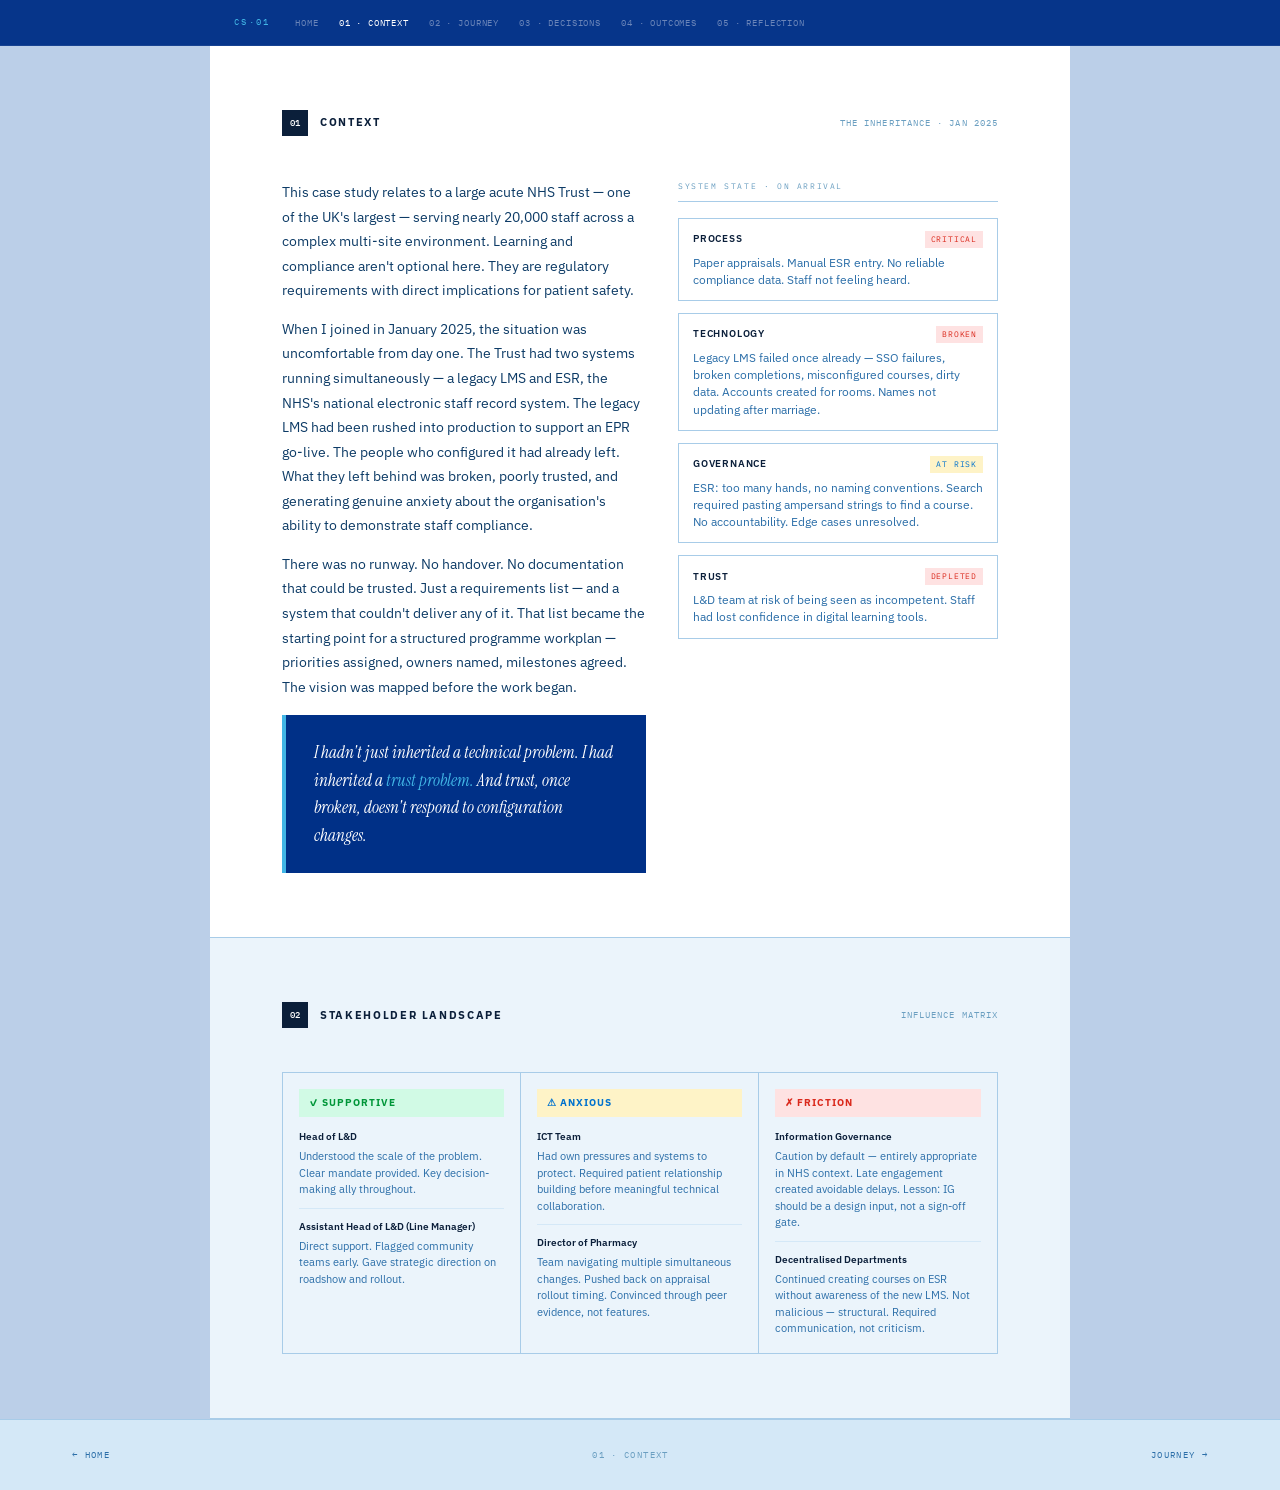
==== context.html @ 72949608 "Add files via upload" ====
<!DOCTYPE html>
<html lang="en">
<head>
<meta charset="UTF-8">
<meta name="viewport" content="width=device-width, initial-scale=1.0">
<title>Context — CS·01</title>
<link href="https://fonts.googleapis.com/css2?family=Bebas+Neue&family=Instrument+Serif:ital@0;1&family=IBM+Plex+Sans:wght@300;400;500;600;700&family=IBM+Plex+Mono:wght@400;500&display=swap" rel="stylesheet">
<link rel="stylesheet" href="style.css">
</head>
<body>

<nav class="top-nav" aria-label="Document navigation">
  <div class="top-nav-inner">
    <a href="index.html" class="top-nav-brand">CS·01</a>
    <div class="top-nav-links">
      <a href="index.html">Home</a>
      <a href="context.html">01 · Context</a>
      <a href="journey.html">02 · Journey</a>
      <a href="decisions.html">03 · Decisions</a>
      <a href="outcomes.html">04 · Outcomes</a>
      <a href="reflection.html">05 · Reflection</a>
    </div>
  </div>
</nav>

<div class="reading-progress" aria-hidden="true">
  <div class="reading-progress-fill"></div>
</div>

<div class="document">

<!-- SECTION 01: CONTEXT -->
<div class="section" id="context">
  <div class="section-label">
    <div class="section-num">01</div>
    <div class="section-title-text">Context</div>
    <div class="section-subtitle-text">The inheritance · Jan 2025</div>
  </div>

  <div class="context-layout">
    <div class="context-narrative">
      <p>This case study relates to a large acute NHS Trust — one of the UK's largest — serving nearly 20,000 staff across a complex multi-site environment. Learning and compliance aren't optional here. They are regulatory requirements with direct implications for patient safety.</p>
      <p>When I joined in January 2025, the situation was uncomfortable from day one. The Trust had two systems running simultaneously — a legacy LMS and ESR, the NHS's national electronic staff record system. The legacy LMS had been rushed into production to support an EPR go-live. The people who configured it had already left. What they left behind was broken, poorly trusted, and generating genuine anxiety about the organisation's ability to demonstrate staff compliance.</p>
      <p>There was no runway. No handover. No documentation that could be trusted. Just a requirements list — and a system that couldn't deliver any of it. That list became the starting point for a structured programme workplan — priorities assigned, owners named, milestones agreed. The vision was mapped before the work began.</p>
      <div class="pull-quote" style="margin-top: 16px;">
        <div class="pull-quote-text">I hadn't just inherited a technical problem. I had inherited a <span class="hl">trust problem.</span> And trust, once broken, doesn't respond to configuration changes.</div>
      </div>
    </div>

    <div class="system-snapshot">
      <div class="snapshot-title">System State · On Arrival</div>

      <div class="risk-card">
        <div class="risk-card-header">
          <div class="risk-card-title">Process</div>
          <div class="risk-badge risk-high">Critical</div>
        </div>
        <div class="risk-desc">Paper appraisals. Manual ESR entry. No reliable compliance data. Staff not feeling heard.</div>
      </div>

      <div class="risk-card">
        <div class="risk-card-header">
          <div class="risk-card-title">Technology</div>
          <div class="risk-badge risk-high">Broken</div>
        </div>
        <div class="risk-desc">Legacy LMS failed once already — SSO failures, broken completions, misconfigured courses, dirty data. Accounts created for rooms. Names not updating after marriage.</div>
      </div>

      <div class="risk-card">
        <div class="risk-card-header">
          <div class="risk-card-title">Governance</div>
          <div class="risk-badge risk-med">At Risk</div>
        </div>
        <div class="risk-desc">ESR: too many hands, no naming conventions. Search required pasting ampersand strings to find a course. No accountability. Edge cases unresolved.</div>
      </div>

      <div class="risk-card">
        <div class="risk-card-header">
          <div class="risk-card-title">Trust</div>
          <div class="risk-badge risk-high">Depleted</div>
        </div>
        <div class="risk-desc">L&D team at risk of being seen as incompetent. Staff had lost confidence in digital learning tools.</div>
      </div>
    </div>
  </div>
</div>

<!-- SECTION 02: STAKEHOLDER LANDSCAPE -->
<div class="section section-alt" id="stakeholders">
  <div class="section-label">
    <div class="section-num">02</div>
    <div class="section-title-text">Stakeholder Landscape</div>
    <div class="section-subtitle-text">Influence matrix</div>
  </div>

  <div class="stakeholder-matrix">
    <div class="sh-col sh-supportive">
      <div class="sh-header">✓ Supportive</div>
      <div class="sh-item">
        <div class="sh-role">Head of L&D</div>
        <div class="sh-note">Understood the scale of the problem. Clear mandate provided. Key decision-making ally throughout.</div>
      </div>
      <div class="sh-item">
        <div class="sh-role">Assistant Head of L&D (Line Manager)</div>
        <div class="sh-note">Direct support. Flagged community teams early. Gave strategic direction on roadshow and rollout.</div>
      </div>
    </div>
    <div class="sh-col sh-anxious">
      <div class="sh-header">⚠ Anxious</div>
      <div class="sh-item">
        <div class="sh-role">ICT Team</div>
        <div class="sh-note">Had own pressures and systems to protect. Required patient relationship building before meaningful technical collaboration.</div>
      </div>
      <div class="sh-item">
        <div class="sh-role">Director of Pharmacy</div>
        <div class="sh-note">Team navigating multiple simultaneous changes. Pushed back on appraisal rollout timing. Convinced through peer evidence, not features.</div>
      </div>
    </div>
    <div class="sh-col sh-obstructive">
      <div class="sh-header">✗ Friction</div>
      <div class="sh-item">
        <div class="sh-role">Information Governance</div>
        <div class="sh-note">Caution by default — entirely appropriate in NHS context. Late engagement created avoidable delays. Lesson: IG should be a design input, not a sign-off gate.</div>
      </div>
      <div class="sh-item">
        <div class="sh-role">Decentralised Departments</div>
        <div class="sh-note">Continued creating courses on ESR without awareness of the new LMS. Not malicious — structural. Required communication, not criticism.</div>
      </div>
    </div>
  </div>
</div>

</div>

<nav class="page-nav" aria-label="Page navigation">
  <a href="index.html" class="page-nav-link">← Home</a>
  <span class="page-nav-title">01 · Context</span>
  <a href="journey.html" class="page-nav-link">Journey →</a>
</nav>

<script src="script.js"></script>
</body>
</html>
---- style.css ----
* { margin: 0; padding: 0; box-sizing: border-box; }

@media print {
  * { -webkit-print-color-adjust: exact !important; print-color-adjust: exact !important; color-adjust: exact !important; }
  .page-break { page-break-before: always; }
  .top-nav, .reading-progress, .page-nav { display: none !important; }
  .document { margin-top: 0 !important; }
}

:root {
  --black: #0B1F3A;
  --navy: #003087;
  --blue: #005EB8;
  --blue-bright: #41B6E6;
  --accent: #41B6E6;
  --red: #DA291C;
  --green: #009639;
  --amber: #0072CE;
  --white: #FFFFFF;
  --off-white: #EBF4FB;
  --gray-100: #D4E8F7;
  --gray-200: #A8CCE8;
  --gray-400: #6B9FC1;
  --gray-600: #2B6EA8;
  --gray-800: #0D3B66;
}

html { scroll-behavior: smooth; }

body {
  font-family: 'IBM Plex Sans', sans-serif;
  background: #BBCFE8;
  color: var(--black);
  font-size: 14px;
  line-height: 1.6;
}

.document {
  max-width: 860px;
  margin: 46px auto 0;
  background: var(--white);
}

/* ══════════════════════════════════════
   STICKY NAV
══════════════════════════════════════ */
.top-nav {
  position: fixed;
  top: 0; left: 0; right: 0;
  z-index: 1000;
  background: rgba(0,48,135,0.97);
  backdrop-filter: blur(12px);
  -webkit-backdrop-filter: blur(12px);
  border-bottom: 1px solid rgba(255,255,255,0.07);
  height: 46px;
  display: flex;
  align-items: center;
}

.top-nav-inner {
  max-width: 860px;
  margin: 0 auto;
  padding: 0 24px;
  width: 100%;
  display: flex;
  align-items: center;
  gap: 16px;
}

.top-nav-brand {
  font-family: 'IBM Plex Mono', monospace;
  font-size: 9px;
  letter-spacing: 0.25em;
  color: var(--accent);
  flex-shrink: 0;
  text-transform: uppercase;
  text-decoration: none;
}

.top-nav-links {
  display: flex;
  align-items: center;
  overflow-x: auto;
  scrollbar-width: none;
  gap: 2px;
  flex: 1;
}

.top-nav-links::-webkit-scrollbar { display: none; }

.top-nav-links a {
  font-family: 'IBM Plex Mono', monospace;
  font-size: 8.5px;
  letter-spacing: 0.1em;
  text-transform: uppercase;
  color: rgba(255,255,255,0.4);
  text-decoration: none;
  padding: 5px 9px;
  white-space: nowrap;
  border-radius: 2px;
  transition: color 0.15s, background 0.15s;
}

.top-nav-links a:hover { color: var(--white); background: rgba(255,255,255,0.07); }

.top-nav-links a.nav-active { color: var(--white); position: relative; }
.top-nav-links a.nav-active::after {
  content: '';
  position: absolute;
  bottom: -1px; left: 9px; right: 9px;
  height: 1px;
  background: var(--accent);
}

/* ── Reading progress ── */
.reading-progress {
  position: fixed;
  top: 46px; left: 0; right: 0;
  height: 2px;
  z-index: 1001;
  pointer-events: none;
}

.reading-progress-fill {
  height: 100%;
  width: 100%;
  transform-origin: left;
  transform: scaleX(0);
  background: linear-gradient(90deg, var(--blue), var(--blue-bright));
}

/* ── Page footer nav ── */
.page-nav {
  display: flex;
  align-items: center;
  justify-content: space-between;
  padding: 28px 72px;
  background: var(--gray-100);
  border-top: 1px solid var(--gray-200);
}

.page-nav-link {
  font-family: 'IBM Plex Mono', monospace;
  font-size: 9px;
  letter-spacing: 0.15em;
  text-transform: uppercase;
  color: var(--gray-600);
  text-decoration: none;
  transition: color 0.15s;
}

.page-nav-link:hover { color: var(--black); }

.page-nav-title {
  font-family: 'IBM Plex Mono', monospace;
  font-size: 9px;
  letter-spacing: 0.15em;
  text-transform: uppercase;
  color: var(--gray-400);
}

/* ══════════════════════════════════════
   COVER / HERO
══════════════════════════════════════ */
.cover {
  background: radial-gradient(ellipse 80% 60% at 60% 30%, #001A4D 0%, #003087 65%);
  min-height: 100vh;
  padding: 0;
  display: flex;
  flex-direction: column;
  position: relative;
  overflow: hidden;
}

.cover-grid-lines {
  position: absolute;
  inset: 0;
  background-image:
    linear-gradient(rgba(255,255,255,0.025) 1px, transparent 1px),
    linear-gradient(90deg, rgba(255,255,255,0.025) 1px, transparent 1px);
  background-size: 40px 40px;
}

.cover-accent-bar {
  height: 4px;
  background: linear-gradient(90deg, var(--blue), var(--blue-bright), var(--amber));
  flex-shrink: 0;
}

.cover-inner {
  padding: 56px 72px 64px;
  flex: 1;
  display: flex;
  flex-direction: column;
  position: relative;
  z-index: 1;
}

.cover-top-row {
  display: flex;
  justify-content: space-between;
  align-items: flex-start;
  margin-bottom: 60px;
}

.cover-eyebrow {
  font-family: 'IBM Plex Mono', monospace;
  font-size: 9px;
  letter-spacing: 0.25em;
  text-transform: uppercase;
  color: var(--accent);
}

.cover-top-right { text-align: right; }

.cover-name {
  font-family: 'IBM Plex Sans', sans-serif;
  font-weight: 600;
  font-size: 13px;
  color: var(--white);
  letter-spacing: 0.05em;
}

.cover-role { font-size: 11px; color: var(--gray-400); margin-top: 3px; }

.cover-ref {
  font-family: 'IBM Plex Mono', monospace;
  font-size: 8px;
  color: var(--gray-400);
  letter-spacing: 0.15em;
  margin-top: 6px;
}

.cover-title-block { margin-bottom: 40px; }

.cover-pre-title {
  font-family: 'IBM Plex Mono', monospace;
  font-size: 10px;
  letter-spacing: 0.2em;
  color: var(--gray-400);
  text-transform: uppercase;
  margin-bottom: 16px;
  display: flex;
  align-items: center;
  gap: 12px;
}

.cover-pre-title::before { content: ''; width: 24px; height: 1px; background: var(--accent); }

.cover-h1 {
  font-family: 'Bebas Neue', sans-serif;
  font-size: 96px;
  line-height: 0.92;
  color: var(--white);
  letter-spacing: 0.02em;
  margin-bottom: 24px;
}

.cover-h1 .accent-word { color: var(--accent); display: block; }

.cover-descriptor {
  font-size: 14px;
  color: var(--gray-400);
  max-width: 540px;
  line-height: 1.72;
  border-left: 2px solid var(--blue);
  padding-left: 16px;
}

/* ── Timeline ── */
.timeline-strip { display: flex; align-items: center; gap: 0; margin: 40px 0; position: relative; }
.timeline-item { flex: 1; position: relative; }
.timeline-dot { width: 8px; height: 8px; border-radius: 50%; background: var(--accent); margin-bottom: 10px; }
.timeline-line { position: absolute; top: 3px; left: 8px; right: 0; height: 2px; background: linear-gradient(90deg, var(--blue-bright), rgba(65,182,230,0.15)); }
.timeline-item:last-child .timeline-line { display: none; }
.timeline-label { font-family: 'IBM Plex Mono', monospace; font-size: 8px; letter-spacing: 0.12em; color: var(--gray-400); text-transform: uppercase; }
.timeline-value { font-size: 11px; color: var(--white); font-weight: 500; margin-top: 2px; }

/* ── Metrics cards ── */
.metrics-row { display: grid; grid-template-columns: repeat(3, 1fr); gap: 12px; margin-bottom: 40px; }

.metric-card {
  background: rgba(255,255,255,0.04);
  border: 1px solid rgba(255,255,255,0.08);
  padding: 20px;
  position: relative;
  overflow: hidden;
}

.metric-card::before {
  content: '';
  position: absolute;
  top: 0; left: 0; right: 0;
  height: 2px;
  background: var(--accent);
}

.metric-card-label { font-family: 'IBM Plex Mono', monospace; font-size: 8px; letter-spacing: 0.2em; text-transform: uppercase; color: var(--gray-400); margin-bottom: 10px; }
.metric-card-number { font-family: 'Bebas Neue', sans-serif; font-size: 50px; color: var(--white); line-height: 1; margin-bottom: 4px; }
.metric-card-number .unit { font-size: 20px; color: var(--accent); }
.metric-card-desc { font-size: 10px; color: var(--gray-400); line-height: 1.4; }

/* ── Signature quote ── */
.signature-quote { border-top: 1px solid rgba(255,255,255,0.08); padding-top: 36px; margin-top: auto; }
.sig-quote-text { font-family: 'Instrument Serif', serif; font-style: italic; font-size: 18px; color: var(--white); line-height: 1.65; max-width: 620px; }
.sig-quote-text .hl { color: var(--accent); }

/* ── Cover tags ── */
.cover-tags { display: flex; flex-wrap: wrap; gap: 6px; margin-top: 20px; }
.ctag { font-family: 'IBM Plex Mono', monospace; font-size: 8px; letter-spacing: 0.12em; text-transform: uppercase; padding: 4px 8px; border: 1px solid rgba(255,255,255,0.12); color: var(--gray-400); }
.ctag-filled { background: var(--blue); border-color: var(--blue); color: var(--white); }

/* ══════════════════════════════════════
   LANDING — SECTION CARDS
══════════════════════════════════════ */
.landing-nav-section {
  background: var(--off-white);
  padding: 64px 72px;
  border-bottom: 1px solid var(--gray-200);
}

.landing-nav-eyebrow {
  font-family: 'IBM Plex Mono', monospace;
  font-size: 9px;
  letter-spacing: 0.25em;
  text-transform: uppercase;
  color: var(--gray-400);
  margin-bottom: 32px;
  display: flex;
  align-items: center;
  gap: 14px;
}

.landing-nav-eyebrow::after { content: ''; flex: 1; height: 1px; background: var(--gray-200); }

.landing-cards-grid {
  display: grid;
  grid-template-columns: repeat(6, 1fr);
  gap: 16px;
}

.landing-card {
  text-decoration: none;
  background: var(--white);
  border: 1px solid var(--gray-200);
  padding: 28px 24px 52px;
  display: flex;
  flex-direction: column;
  position: relative;
  overflow: hidden;
  transition: transform 0.25s cubic-bezier(0.16,1,0.3,1), box-shadow 0.25s;
}

.landing-card:nth-child(-n+3) { grid-column: span 2; }
.landing-card:nth-child(n+4)  { grid-column: span 3; }

.landing-card::before {
  content: '';
  position: absolute;
  top: 0; left: 0; right: 0;
  height: 2px;
  background: var(--accent);
  transform: scaleX(0);
  transform-origin: left;
  transition: transform 0.3s ease;
}

.landing-card:hover { transform: translateY(-5px); box-shadow: 0 12px 40px rgba(0,0,0,0.1); }
.landing-card:hover::before { transform: scaleX(1); }

.lcard-num {
  font-family: 'IBM Plex Mono', monospace;
  font-size: 9px;
  letter-spacing: 0.2em;
  color: var(--accent);
  text-transform: uppercase;
  margin-bottom: 14px;
}

.lcard-title {
  font-family: 'IBM Plex Sans', sans-serif;
  font-size: 17px;
  font-weight: 700;
  color: var(--black);
  line-height: 1.25;
  margin-bottom: 12px;
}

.lcard-desc {
  font-size: 12.5px;
  color: var(--gray-600);
  line-height: 1.65;
  flex: 1;
}

.lcard-footer {
  position: absolute;
  bottom: 0; left: 0; right: 0;
  padding: 13px 24px;
  border-top: 1px solid var(--gray-200);
  display: flex;
  justify-content: space-between;
  align-items: center;
  background: var(--white);
}

.lcard-stat {
  font-family: 'IBM Plex Mono', monospace;
  font-size: 8.5px;
  letter-spacing: 0.1em;
  color: var(--gray-400);
  text-transform: uppercase;
}

.lcard-arrow {
  font-size: 16px;
  color: var(--gray-200);
  transition: color 0.2s, transform 0.2s;
  flex-shrink: 0;
}

.landing-card:hover .lcard-arrow { color: var(--accent); transform: translateX(4px); }

/* ══════════════════════════════════════
   SECTION FRAMEWORK
══════════════════════════════════════ */
.section {
  padding: 64px 72px;
  border-bottom: 1px solid var(--gray-200);
}

.section-dark { background: var(--navy); color: var(--white); }
.section-alt  { background: var(--off-white); }

.section-label { display: flex; align-items: center; gap: 12px; margin-bottom: 44px; }

.section-num {
  font-family: 'IBM Plex Mono', monospace;
  font-size: 9px;
  font-weight: 500;
  background: var(--black);
  color: var(--white);
  width: 26px; height: 26px;
  display: flex;
  align-items: center;
  justify-content: center;
  letter-spacing: 0.05em;
  flex-shrink: 0;
}

.section-dark .section-num { background: var(--accent); color: var(--black); }

.section-title-text {
  font-family: 'IBM Plex Sans', sans-serif;
  font-size: 11px;
  font-weight: 700;
  letter-spacing: 0.15em;
  text-transform: uppercase;
  color: var(--black);
}

.section-dark .section-title-text { color: var(--white); }

.section-subtitle-text {
  font-family: 'IBM Plex Mono', monospace;
  font-size: 9px;
  letter-spacing: 0.12em;
  color: var(--gray-400);
  text-transform: uppercase;
  margin-left: auto;
}

/* ── Context layout ── */
.context-layout { display: grid; grid-template-columns: 1fr 320px; gap: 32px; }

.context-narrative p {
  font-size: 13.5px;
  color: var(--gray-800);
  line-height: 1.82;
  margin-bottom: 14px;
}

.context-narrative p strong { color: var(--black); font-weight: 600; }

.system-snapshot { display: flex; flex-direction: column; gap: 12px; }

.snapshot-title {
  font-family: 'IBM Plex Mono', monospace;
  font-size: 8px;
  letter-spacing: 0.2em;
  text-transform: uppercase;
  color: var(--gray-400);
  margin-bottom: 4px;
  padding-bottom: 8px;
  border-bottom: 1px solid var(--gray-200);
}

.risk-card { border: 1px solid var(--gray-200); padding: 12px 14px; transition: border-color 0.15s; }
.risk-card:hover { border-color: var(--gray-400); }
.risk-card-header { display: flex; align-items: center; justify-content: space-between; margin-bottom: 6px; }
.risk-card-title { font-size: 10px; font-weight: 600; color: var(--black); text-transform: uppercase; letter-spacing: 0.08em; }
.risk-badge { font-family: 'IBM Plex Mono', monospace; font-size: 8px; padding: 2px 6px; letter-spacing: 0.1em; text-transform: uppercase; }
.risk-high { background: #FEE2E2; color: var(--red); }
.risk-med  { background: #FEF3C7; color: var(--amber); }
.risk-low  { background: #D1FAE5; color: var(--green); }
.risk-desc { font-size: 11.5px; color: var(--gray-600); line-height: 1.5; }

/* ── Stakeholder matrix ── */
.stakeholder-matrix { display: grid; grid-template-columns: repeat(3, 1fr); border: 1px solid var(--gray-200); }
.sh-col { padding: 16px; border-right: 1px solid var(--gray-200); }
.sh-col:last-child { border-right: none; }
.sh-header { font-size: 10px; font-weight: 700; letter-spacing: 0.1em; text-transform: uppercase; padding: 6px 10px; margin-bottom: 12px; display: flex; align-items: center; gap: 6px; }
.sh-supportive .sh-header { background: #D1FAE5; color: var(--green); }
.sh-anxious   .sh-header { background: #FEF3C7; color: var(--amber); }
.sh-obstructive .sh-header { background: #FEE2E2; color: var(--red); }
.sh-item { margin-bottom: 10px; padding-bottom: 10px; border-bottom: 1px solid var(--gray-100); }
.sh-item:last-child { border-bottom: none; margin-bottom: 0; padding-bottom: 0; }
.sh-role { font-size: 10px; font-weight: 600; color: var(--black); margin-bottom: 3px; }
.sh-note { font-size: 11px; color: var(--gray-600); line-height: 1.5; }

/* ── Transformation journey ── */
.journey-map { display: flex; align-items: stretch; margin: 20px 0; }
.journey-stage { flex: 1; position: relative; }

.journey-stage-inner {
  background: var(--gray-100);
  padding: 16px 14px;
  height: 100%;
  position: relative;
  transition: transform 0.25s cubic-bezier(0.16,1,0.3,1), box-shadow 0.25s;
}

.journey-stage:hover .journey-stage-inner { transform: translateY(-4px); box-shadow: 0 6px 20px rgba(0,0,0,0.12); }
.journey-stage.active .journey-stage-inner { background: var(--navy); }
.journey-stage.done   .journey-stage-inner { background: var(--off-white); border: 1px solid var(--gray-200); }
.journey-arrow { width: 20px; display: flex; align-items: center; justify-content: center; flex-shrink: 0; color: var(--gray-400); font-size: 14px; }
.journey-num { font-family: 'IBM Plex Mono', monospace; font-size: 8px; color: var(--accent); letter-spacing: 0.15em; margin-bottom: 6px; }
.journey-stage.done .journey-num { color: var(--gray-400); }
.journey-label { font-size: 11px; font-weight: 700; color: var(--white); margin-bottom: 4px; }
.journey-stage.done .journey-label { color: var(--gray-800); }
.journey-stage:not(.active):not(.done) .journey-label { color: var(--gray-600); }
.journey-stage:not(.active):not(.done) .journey-stage-inner { background: var(--gray-100); }
.journey-stage:not(.active):not(.done) .journey-num { color: var(--gray-400); }
.journey-sub { font-size: 9px; color: var(--gray-400); line-height: 1.4; }
.journey-stage.active .journey-sub { color: rgba(255,255,255,0.6); }

/* ── Decision cards ── */
.decision-card {
  border: 1px solid var(--gray-200);
  margin-bottom: 24px;
  overflow: hidden;
  box-shadow: 0 1px 16px rgba(0,0,0,0.05);
  transition: box-shadow 0.2s;
}

.decision-card:hover { box-shadow: 0 4px 24px rgba(0,0,0,0.1); }

.decision-header {
  background: var(--black);
  padding: 14px 20px;
  display: flex;
  align-items: center;
  gap: 14px;
  flex-wrap: wrap;
}

.d-num { font-family: 'IBM Plex Mono', monospace; font-size: 8px; letter-spacing: 0.2em; color: var(--accent); text-transform: uppercase; white-space: nowrap; }
.d-title { font-family: 'IBM Plex Sans', sans-serif; font-size: 13px; font-weight: 700; color: var(--white); }
.d-tagline { font-size: 10px; color: var(--gray-400); font-style: italic; margin-left: auto; white-space: nowrap; }

.d-framework { display: grid; grid-template-columns: repeat(4, 1fr); border-bottom: 1px solid var(--gray-200); }
.d-frame-item { padding: 14px 16px; border-right: 1px solid var(--gray-200); }
.d-frame-item:last-child { border-right: none; }
.d-frame-label { font-family: 'IBM Plex Mono', monospace; font-size: 8px; letter-spacing: 0.15em; text-transform: uppercase; color: var(--gray-400); margin-bottom: 6px; }
.d-frame-value { font-size: 11px; font-weight: 600; color: var(--black); line-height: 1.4; }
.d-frame-item.outcome-frame { background: #F0FDF4; }
.d-frame-item.outcome-frame .d-frame-value { color: var(--green); }

.d-narrative { padding: 16px 20px; }
.d-narrative p { font-size: 13px; color: var(--gray-600); line-height: 1.8; margin-bottom: 10px; }
.d-narrative p:last-child { margin-bottom: 0; }
.d-narrative strong { color: var(--black); font-weight: 600; }

.tradeoff-split { display: grid; grid-template-columns: 1fr 1fr; border-top: 1px solid var(--gray-200); }
.tradeoff-side { padding: 14px 16px; }
.tradeoff-side:first-child { border-right: 1px solid var(--gray-200); background: #FEF2F2; }
.tradeoff-side:last-child { background: #F0FDF4; }
.tradeoff-label { font-family: 'IBM Plex Mono', monospace; font-size: 8px; letter-spacing: 0.15em; text-transform: uppercase; margin-bottom: 6px; }
.tradeoff-side:first-child .tradeoff-label { color: var(--red); }
.tradeoff-side:last-child  .tradeoff-label { color: var(--green); }
.tradeoff-text { font-size: 11.5px; color: var(--gray-800); line-height: 1.55; }

/* ── Pull quote ── */
.pull-quote { margin: 0; padding: 24px 28px; background: var(--navy); border-left: 4px solid var(--accent); }
.pull-quote-text { font-family: 'Instrument Serif', serif; font-style: italic; font-size: 17px; color: var(--white); line-height: 1.62; }
.pull-quote-text .hl { color: var(--accent); }

/* ── Callout ── */
.callout { background: var(--off-white); border-left: 3px solid var(--blue-bright); padding: 12px 16px; margin: 12px 0; font-size: 12px; color: var(--gray-800); line-height: 1.6; font-style: italic; }

/* ── KPI dashboard ── */
.kpi-dashboard { display: grid; grid-template-columns: repeat(2, 1fr); gap: 16px; margin: 20px 0; }

.kpi-card {
  border: 1px solid var(--gray-200);
  padding: 20px;
  position: relative;
  overflow: hidden;
  box-shadow: 0 1px 16px rgba(0,0,0,0.05);
  transition: transform 0.15s, box-shadow 0.15s;
}

.kpi-card:hover { transform: translateY(-2px); box-shadow: 0 4px 20px rgba(0,0,0,0.08); }

.kpi-card::after { content: ''; position: absolute; bottom: 0; left: 0; right: 0; height: 3px; }
.kpi-green::after  { background: var(--green); }
.kpi-blue::after   { background: var(--blue); }
.kpi-accent::after { background: var(--accent); }
.kpi-navy::after   { background: var(--navy); }

.kpi-label { font-family: 'IBM Plex Mono', monospace; font-size: 8px; letter-spacing: 0.2em; text-transform: uppercase; color: var(--gray-400); margin-bottom: 10px; display: flex; align-items: center; gap: 8px; }
.kpi-icon { font-size: 16px; }
.kpi-number { font-family: 'Bebas Neue', sans-serif; font-size: 58px; line-height: 1; color: var(--black); margin-bottom: 4px; }
.kpi-green  .kpi-number { color: var(--green); }
.kpi-blue   .kpi-number { color: var(--blue); }
.kpi-accent .kpi-number { color: var(--accent); }
.kpi-desc { font-size: 11px; color: var(--gray-600); line-height: 1.45; }

/* ── Progress bars ── */
.progress-item { margin-bottom: 14px; }
.progress-label-row { display: flex; justify-content: space-between; align-items: center; margin-bottom: 5px; }
.progress-label { font-size: 11px; font-weight: 500; color: var(--black); }
.progress-value { font-family: 'IBM Plex Mono', monospace; font-size: 10px; color: var(--blue); font-weight: 500; }
.progress-bar { height: 6px; background: var(--gray-200); overflow: hidden; }
.progress-fill { height: 100%; background: linear-gradient(90deg, var(--navy), var(--blue-bright)); }

/* ── Funnel ── */
.funnel { display: flex; flex-direction: column; gap: 4px; margin: 16px 0; }
.funnel-stage { display: flex; align-items: center; gap: 12px; }
.funnel-bar-wrap { flex: 1; height: 32px; background: var(--gray-100); display: flex; align-items: center; }
.funnel-bar-fill { height: 100%; background: var(--navy); display: flex; align-items: center; padding: 0 10px; }
.funnel-bar-text { font-size: 10px; font-weight: 600; color: var(--white); white-space: nowrap; }
.funnel-label { font-size: 10px; color: var(--gray-600); width: 100px; text-align: right; flex-shrink: 0; }
.funnel-count { font-family: 'IBM Plex Mono', monospace; font-size: 10px; color: var(--gray-400); width: 60px; flex-shrink: 0; }

/* ── SSP grid ── */
.ssp-grid { display: grid; grid-template-columns: repeat(3, 1fr); border: 1px solid var(--gray-200); }
.ssp-col { border-right: 1px solid var(--gray-200); }
.ssp-col:last-child { border-right: none; }
.ssp-head { padding: 10px 14px; font-size: 10px; font-weight: 700; letter-spacing: 0.1em; text-transform: uppercase; border-bottom: 1px solid var(--gray-200); }
.ssp-stop    .ssp-head { background: #FEE2E2; color: var(--red); }
.ssp-start   .ssp-head { background: #DBEAFE; color: var(--blue); }
.ssp-protect .ssp-head { background: #D1FAE5; color: var(--green); }
.ssp-body { padding: 12px 14px; }
.ssp-item { font-size: 11.5px; color: var(--gray-600); padding: 5px 0; border-bottom: 1px solid var(--gray-100); line-height: 1.5; display: flex; gap: 6px; }
.ssp-item:last-child { border-bottom: none; }
.ssp-bullet { flex-shrink: 0; color: var(--gray-400); margin-top: 1px; }

/* ── Lessons ── */
.lessons-grid { display: grid; grid-template-columns: repeat(5, 1fr); border: 1px solid rgba(255,255,255,0.1); margin: 24px 0; }
.lesson-card { padding: 20px 16px; border-right: 1px solid rgba(255,255,255,0.08); transition: background 0.25s; }
.lesson-card:last-child { border-right: none; }
.lesson-card:hover { background: rgba(255,255,255,0.05); }
.lesson-num { font-family: 'IBM Plex Mono', monospace; font-size: 8px; letter-spacing: 0.2em; color: var(--accent); margin-bottom: 10px; }
.lesson-title { font-family: 'IBM Plex Sans', sans-serif; font-size: 12px; font-weight: 700; color: var(--white); line-height: 1.3; margin-bottom: 10px; }
.lesson-title .break { display: block; }
.lesson-sub { font-size: 10.5px; color: rgba(255,255,255,0.45); line-height: 1.5; }

/* ── Closing ── */
.closing-section {
  background: var(--black);
  padding: 64px 72px;
  position: relative;
  overflow: hidden;
}

.closing-section::before {
  content: '"';
  position: absolute;
  top: -30px; left: 40px;
  font-family: 'Bebas Neue', sans-serif;
  font-size: 300px;
  color: rgba(255,255,255,0.02);
  line-height: 1;
}

.closing-quote-text {
  font-family: 'Instrument Serif', serif;
  font-style: italic;
  font-size: 24px;
  color: var(--white);
  line-height: 1.62;
  max-width: 700px;
  position: relative;
  z-index: 1;
  margin-bottom: 28px;
}

.closing-quote-text .hl { color: var(--accent); }

.closing-bottom {
  display: flex;
  justify-content: space-between;
  align-items: flex-end;
  border-top: 1px solid rgba(255,255,255,0.08);
  padding-top: 20px;
}

.closing-author-name { font-weight: 600; font-size: 13px; color: var(--white); margin-bottom: 3px; }
.closing-author-role { font-size: 11px; color: var(--gray-400); }
.closing-meta { font-family: 'IBM Plex Mono', monospace; font-size: 9px; letter-spacing: 0.15em; color: var(--gray-400); text-align: right; line-height: 1.8; }

/* ── Misc ── */
.section-divider { height: 1px; background: var(--gray-200); margin: 20px 0; }

.sub-title {
  font-size: 10px;
  font-weight: 700;
  letter-spacing: 0.15em;
  text-transform: uppercase;
  color: var(--black);
  margin: 18px 0 10px;
  display: flex;
  align-items: center;
  gap: 10px;
}

.sub-title::after { content: ''; flex: 1; height: 1px; background: var(--gray-200); }

.prose { font-size: 13px; color: var(--gray-800); line-height: 1.8; margin-bottom: 12px; }
.prose strong { color: var(--black); font-weight: 600; }

.margin-note { background: #FFFBEB; border-left: 3px solid var(--amber); padding: 10px 14px; font-size: 11px; color: var(--gray-800); margin: 12px 0; font-style: italic; }

.two-col { display: grid; grid-template-columns: 1fr 1fr; gap: 16px; margin: 14px 0; }

.col-block { background: var(--off-white); padding: 14px 16px; }
.col-block-title { font-family: 'IBM Plex Mono', monospace; font-size: 8px; letter-spacing: 0.18em; text-transform: uppercase; color: var(--blue); margin-bottom: 6px; }
.col-block p { font-size: 11px; color: var(--gray-600); line-height: 1.55; }

/* ── Scroll animations ── */
.anim-ready {
  opacity: 0;
  transform: translateY(22px);
  transition: opacity 0.65s cubic-bezier(0.16,1,0.3,1), transform 0.65s cubic-bezier(0.16,1,0.3,1);
  transition-delay: var(--stagger, 0ms);
}

.anim-visible { opacity: 1; transform: translateY(0); }

/* ══════════════════════════════════════
   RESPONSIVE
══════════════════════════════════════ */

@media screen and (max-width: 860px) {
  .section, .closing-section { padding: 48px 40px; }
  .cover-inner { padding: 44px 40px 52px; }
  .landing-nav-section { padding: 48px 40px; }
  .page-nav { padding: 24px 40px; }
  .cover-h1 { font-size: 78px; }
  .lessons-grid { grid-template-columns: repeat(3, 1fr); }
  .d-framework { grid-template-columns: 1fr 1fr; }
}

@media screen and (max-width: 700px) {
  .context-layout { grid-template-columns: 1fr; }
  .d-tagline { display: none; }
  .kpi-dashboard { grid-template-columns: 1fr 1fr; }
  .landing-cards-grid { grid-template-columns: 1fr 1fr; }
  .landing-card:nth-child(n) { grid-column: span 1; }
}

@media screen and (max-width: 560px) {
  .section, .closing-section { padding: 32px 18px; }
  .cover-inner { padding: 28px 18px 36px; }
  .landing-nav-section { padding: 32px 18px; }
  .page-nav { padding: 20px 18px; flex-direction: column; gap: 10px; text-align: center; }
  .cover-h1 { font-size: 50px; }
  .cover-top-row { flex-direction: column; gap: 10px; margin-bottom: 24px; }
  .cover-top-right { text-align: left; }
  .timeline-strip { flex-direction: column; gap: 10px; margin: 18px 0 !important; }
  .timeline-line { display: none; }
  .timeline-item { display: flex; align-items: center; gap: 10px; flex: none; }
  .timeline-dot { margin-bottom: 0; flex-shrink: 0; }
  .timeline-value { margin-top: 0; }
  .metrics-row { grid-template-columns: 1fr; gap: 8px; }
  .metric-card-number { font-size: 38px; }
  .stakeholder-matrix { grid-template-columns: 1fr; }
  .sh-col { border-right: none; border-bottom: 1px solid var(--gray-200); }
  .sh-col:last-child { border-bottom: none; }
  .journey-map { flex-direction: column; }
  .journey-arrow { transform: rotate(90deg); width: 20px; height: 20px; align-self: center; }
  .journey-stage { flex: none; }
  .d-framework { grid-template-columns: 1fr; }
  .tradeoff-split { grid-template-columns: 1fr; }
  .tradeoff-side:first-child { border-right: none; border-bottom: 1px solid var(--gray-200); }
  .decision-header { flex-wrap: wrap; }
  .two-col { grid-template-columns: 1fr; }
  .kpi-dashboard { grid-template-columns: 1fr; }
  .ssp-grid { grid-template-columns: 1fr; }
  .ssp-col { border-right: none; border-bottom: 1px solid var(--gray-200); }
  .ssp-col:last-child { border-bottom: none; }
  .lessons-grid { grid-template-columns: 1fr 1fr; }
  .closing-bottom { flex-direction: column; align-items: flex-start; gap: 20px; }
  .closing-meta { text-align: left; }
  .funnel-label { display: none; }
  .funnel-count { width: auto; }
  .landing-cards-grid { grid-template-columns: 1fr; }
  .kpi-number { font-size: 46px; }
  .closing-quote-text { font-size: 19px; }
}

@media screen and (max-width: 380px) {
  .cover-h1 { font-size: 38px; }
  .lessons-grid { grid-template-columns: 1fr; }
}

@media (prefers-reduced-motion: reduce) {
  .anim-ready { opacity: 1; transform: none; transition: none; }
  .journey-stage-inner { transition: none; }
  .landing-card { transition: none; }
}
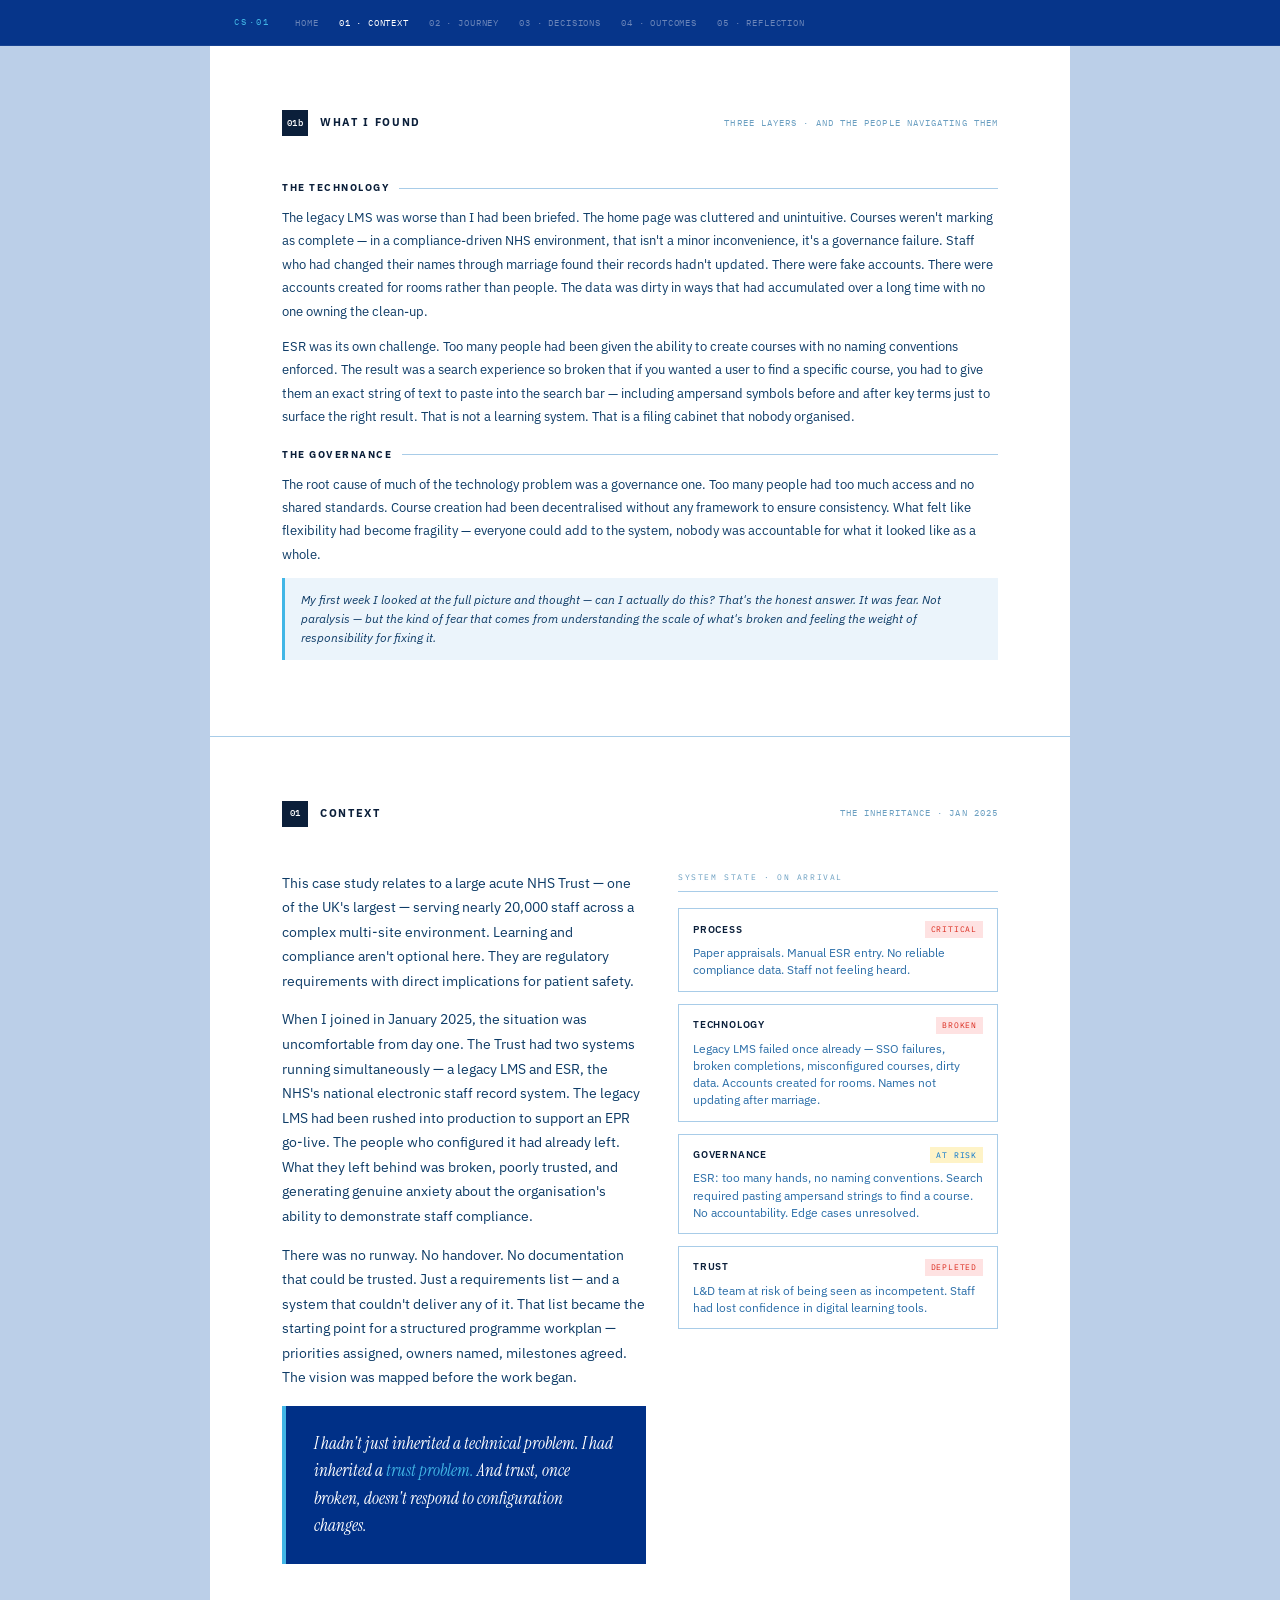
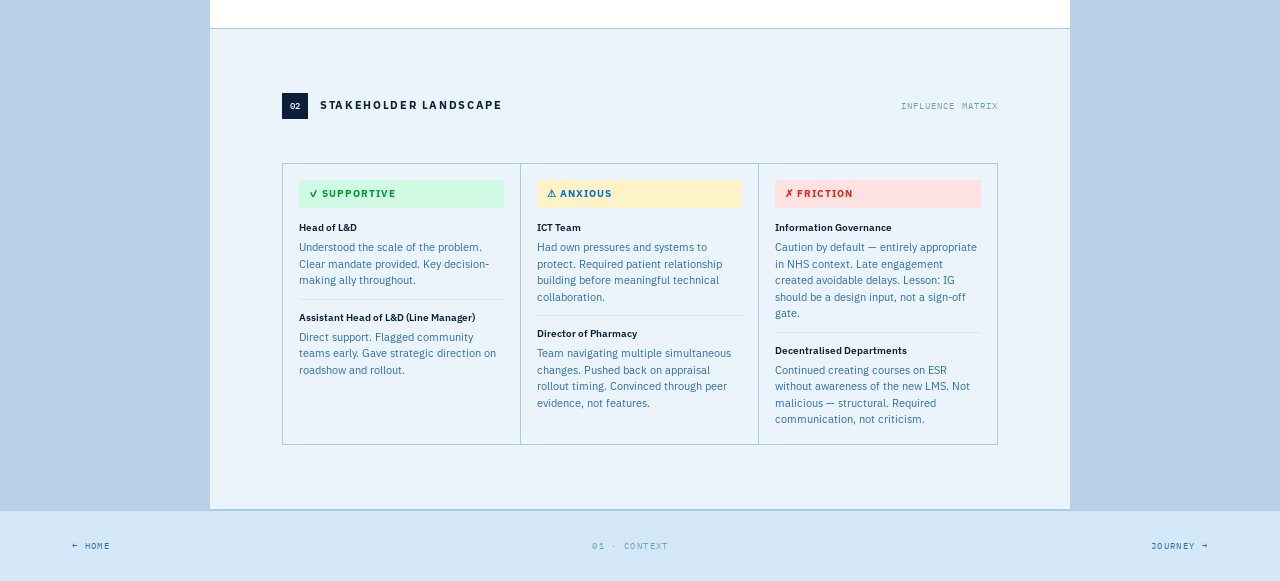
==== commit c611e0f6: "Add 'What I Found' section to context.html Added a new section titled 'What I Found' with detailed o" ====
--- a/context.html
+++ b/context.html
@@ -28,6 +28,24 @@
 </div>
 
 <div class="document">
+<!-- SECTION: WHAT I FOUND -->
+<div class="section" id="what-i-found">
+  <div class="section-label">
+    <div class="section-num">01b</div>
+    <div class="section-title-text">What I Found</div>
+    <div class="section-subtitle-text">Three layers · And the people navigating them</div>
+  </div>
+
+  <div class="sub-title">The Technology</div>
+  <p class="prose">The legacy LMS was worse than I had been briefed. The home page was cluttered and unintuitive. Courses weren't marking as complete — in a compliance-driven NHS environment, that isn't a minor inconvenience, it's a governance failure. Staff who had changed their names through marriage found their records hadn't updated. There were fake accounts. There were accounts created for rooms rather than people. The data was dirty in ways that had accumulated over a long time with no one owning the clean-up.</p>
+  <p class="prose">ESR was its own challenge. Too many people had been given the ability to create courses with no naming conventions enforced. The result was a search experience so broken that if you wanted a user to find a specific course, you had to give them an exact string of text to paste into the search bar — including ampersand symbols before and after key terms just to surface the right result. That is not a learning system. That is a filing cabinet that nobody organised.</p>
+
+  <div class="sub-title">The Governance</div>
+  <p class="prose">The root cause of much of the technology problem was a governance one. Too many people had too much access and no shared standards. Course creation had been decentralised without any framework to ensure consistency. What felt like flexibility had become fragility — everyone could add to the system, nobody was accountable for what it looked like as a whole.</p>
+
+  <div class="callout">My first week I looked at the full picture and thought — can I actually do this? That's the honest answer. It was fear. Not paralysis — but the kind of fear that comes from understanding the scale of what's broken and feeling the weight of responsibility for fixing it.</div>
+
+</div>
 
 <!-- SECTION 01: CONTEXT -->
 <div class="section" id="context">
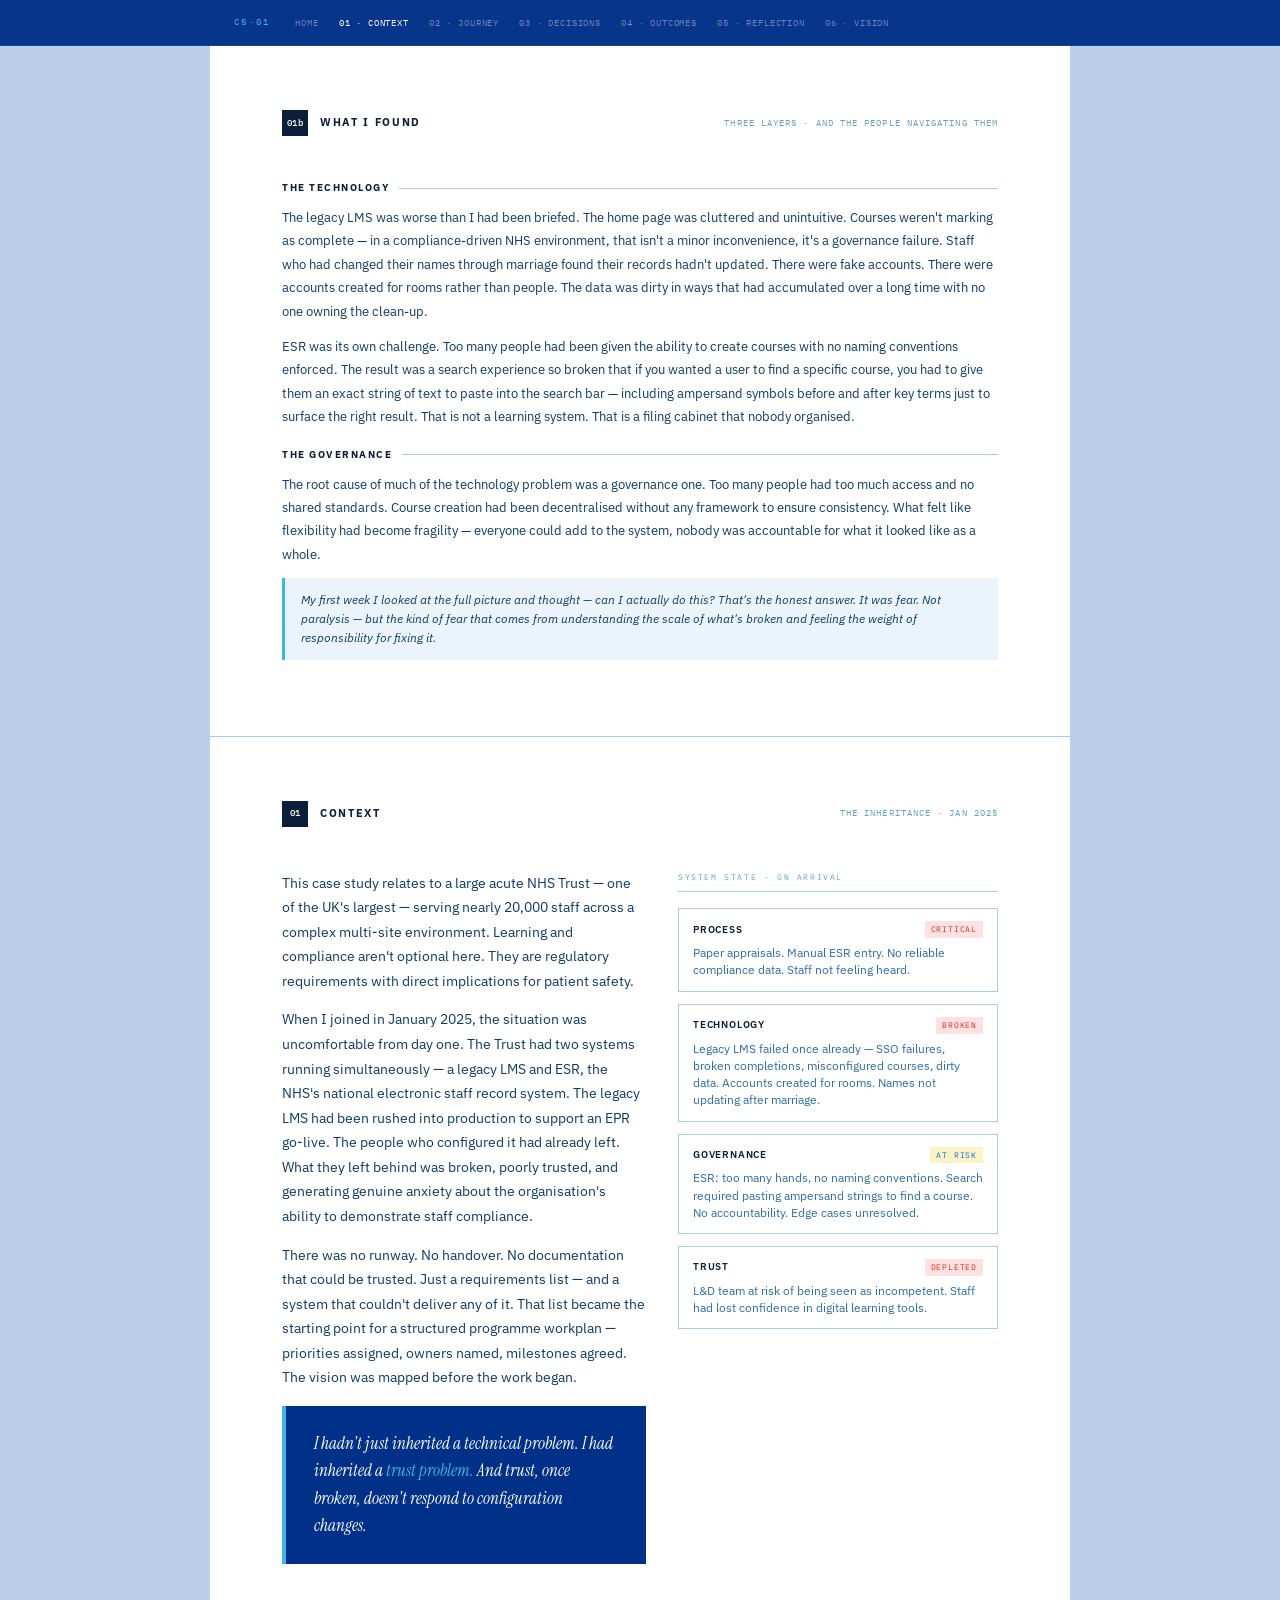
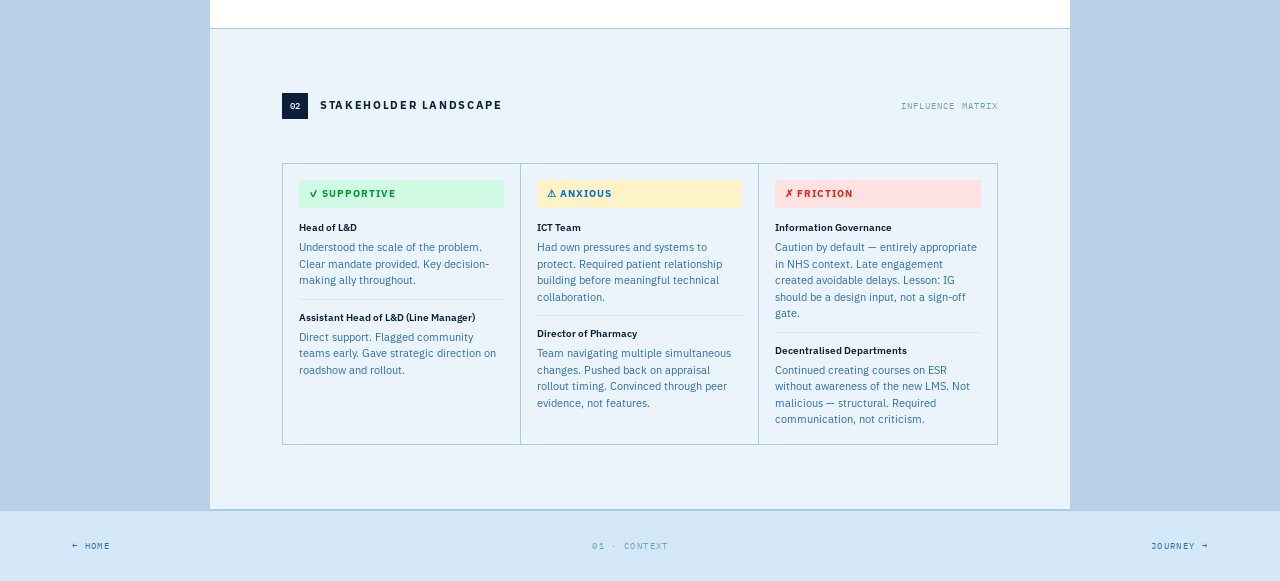
==== commit 559647e6: "Add Product Vision page (06) and wire into site navigation New vision.html documents the forward-loo" ====
--- a/context.html
+++ b/context.html
@@ -19,6 +19,7 @@
       <a href="decisions.html">03 · Decisions</a>
       <a href="outcomes.html">04 · Outcomes</a>
       <a href="reflection.html">05 · Reflection</a>
+      <a href="vision.html">06 · Vision</a>
     </div>
   </div>
 </nav>
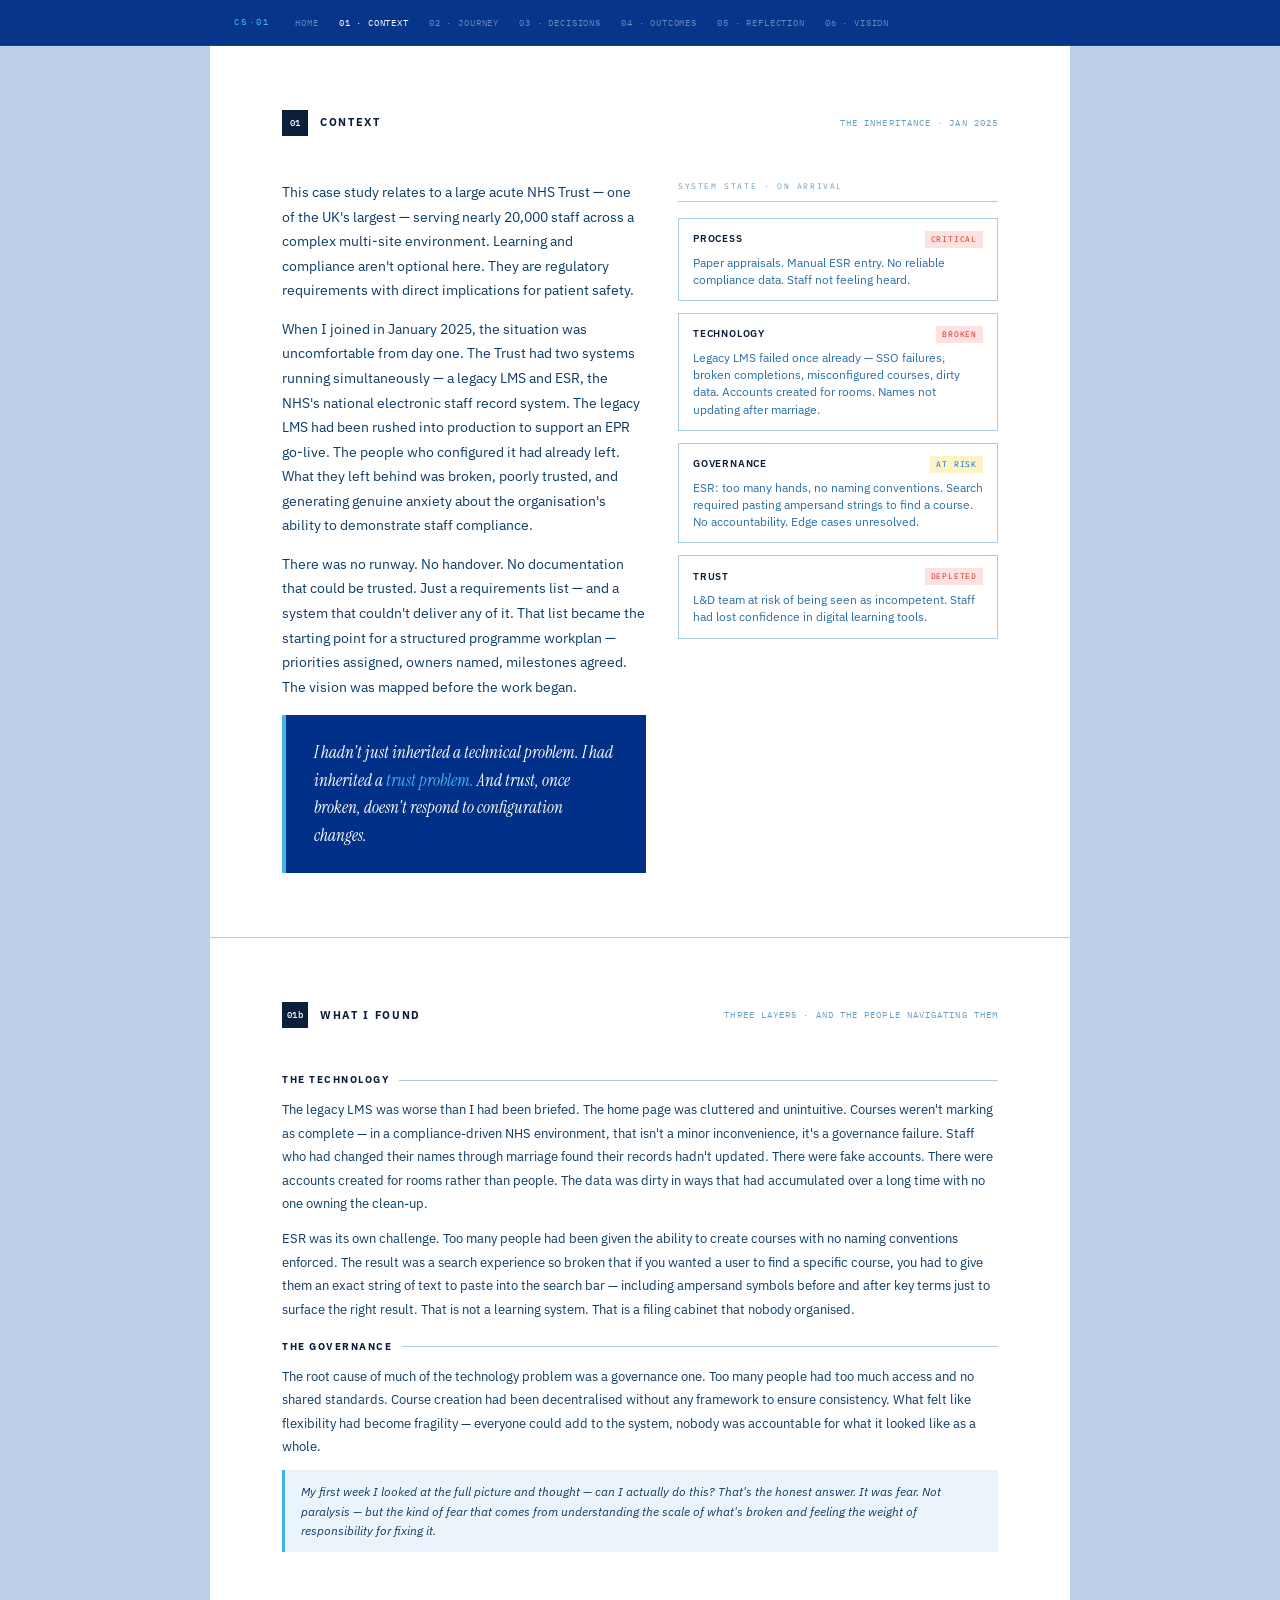
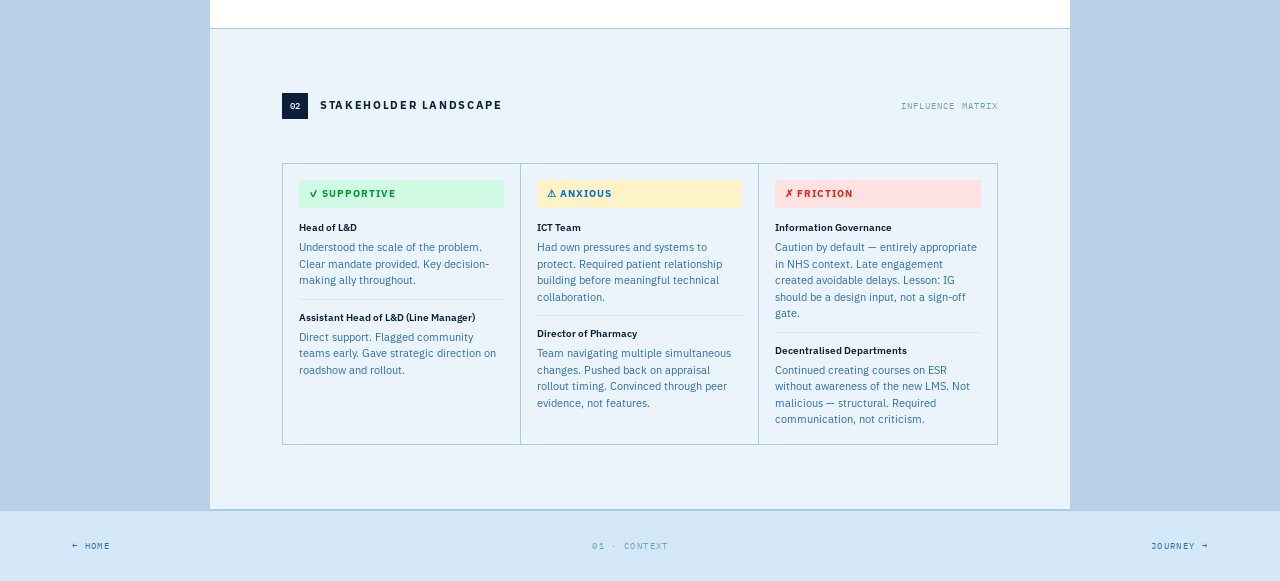
==== commit 7d3c1a69: "Fix context.html section order and update Vision landing card - context.html: move section 01 (Conte" ====
--- a/context.html
+++ b/context.html
@@ -29,25 +29,6 @@
 </div>
 
 <div class="document">
-<!-- SECTION: WHAT I FOUND -->
-<div class="section" id="what-i-found">
-  <div class="section-label">
-    <div class="section-num">01b</div>
-    <div class="section-title-text">What I Found</div>
-    <div class="section-subtitle-text">Three layers · And the people navigating them</div>
-  </div>
-
-  <div class="sub-title">The Technology</div>
-  <p class="prose">The legacy LMS was worse than I had been briefed. The home page was cluttered and unintuitive. Courses weren't marking as complete — in a compliance-driven NHS environment, that isn't a minor inconvenience, it's a governance failure. Staff who had changed their names through marriage found their records hadn't updated. There were fake accounts. There were accounts created for rooms rather than people. The data was dirty in ways that had accumulated over a long time with no one owning the clean-up.</p>
-  <p class="prose">ESR was its own challenge. Too many people had been given the ability to create courses with no naming conventions enforced. The result was a search experience so broken that if you wanted a user to find a specific course, you had to give them an exact string of text to paste into the search bar — including ampersand symbols before and after key terms just to surface the right result. That is not a learning system. That is a filing cabinet that nobody organised.</p>
-
-  <div class="sub-title">The Governance</div>
-  <p class="prose">The root cause of much of the technology problem was a governance one. Too many people had too much access and no shared standards. Course creation had been decentralised without any framework to ensure consistency. What felt like flexibility had become fragility — everyone could add to the system, nobody was accountable for what it looked like as a whole.</p>
-
-  <div class="callout">My first week I looked at the full picture and thought — can I actually do this? That's the honest answer. It was fear. Not paralysis — but the kind of fear that comes from understanding the scale of what's broken and feeling the weight of responsibility for fixing it.</div>
-
-</div>
-
 <!-- SECTION 01: CONTEXT -->
 <div class="section" id="context">
   <div class="section-label">
@@ -102,6 +83,25 @@
       </div>
     </div>
   </div>
+</div>
+
+<!-- SECTION: WHAT I FOUND -->
+<div class="section" id="what-i-found">
+  <div class="section-label">
+    <div class="section-num">01b</div>
+    <div class="section-title-text">What I Found</div>
+    <div class="section-subtitle-text">Three layers · And the people navigating them</div>
+  </div>
+
+  <div class="sub-title">The Technology</div>
+  <p class="prose">The legacy LMS was worse than I had been briefed. The home page was cluttered and unintuitive. Courses weren't marking as complete — in a compliance-driven NHS environment, that isn't a minor inconvenience, it's a governance failure. Staff who had changed their names through marriage found their records hadn't updated. There were fake accounts. There were accounts created for rooms rather than people. The data was dirty in ways that had accumulated over a long time with no one owning the clean-up.</p>
+  <p class="prose">ESR was its own challenge. Too many people had been given the ability to create courses with no naming conventions enforced. The result was a search experience so broken that if you wanted a user to find a specific course, you had to give them an exact string of text to paste into the search bar — including ampersand symbols before and after key terms just to surface the right result. That is not a learning system. That is a filing cabinet that nobody organised.</p>
+
+  <div class="sub-title">The Governance</div>
+  <p class="prose">The root cause of much of the technology problem was a governance one. Too many people had too much access and no shared standards. Course creation had been decentralised without any framework to ensure consistency. What felt like flexibility had become fragility — everyone could add to the system, nobody was accountable for what it looked like as a whole.</p>
+
+  <div class="callout">My first week I looked at the full picture and thought — can I actually do this? That's the honest answer. It was fear. Not paralysis — but the kind of fear that comes from understanding the scale of what's broken and feeling the weight of responsibility for fixing it.</div>
+
 </div>
 
 <!-- SECTION 02: STAKEHOLDER LANDSCAPE -->
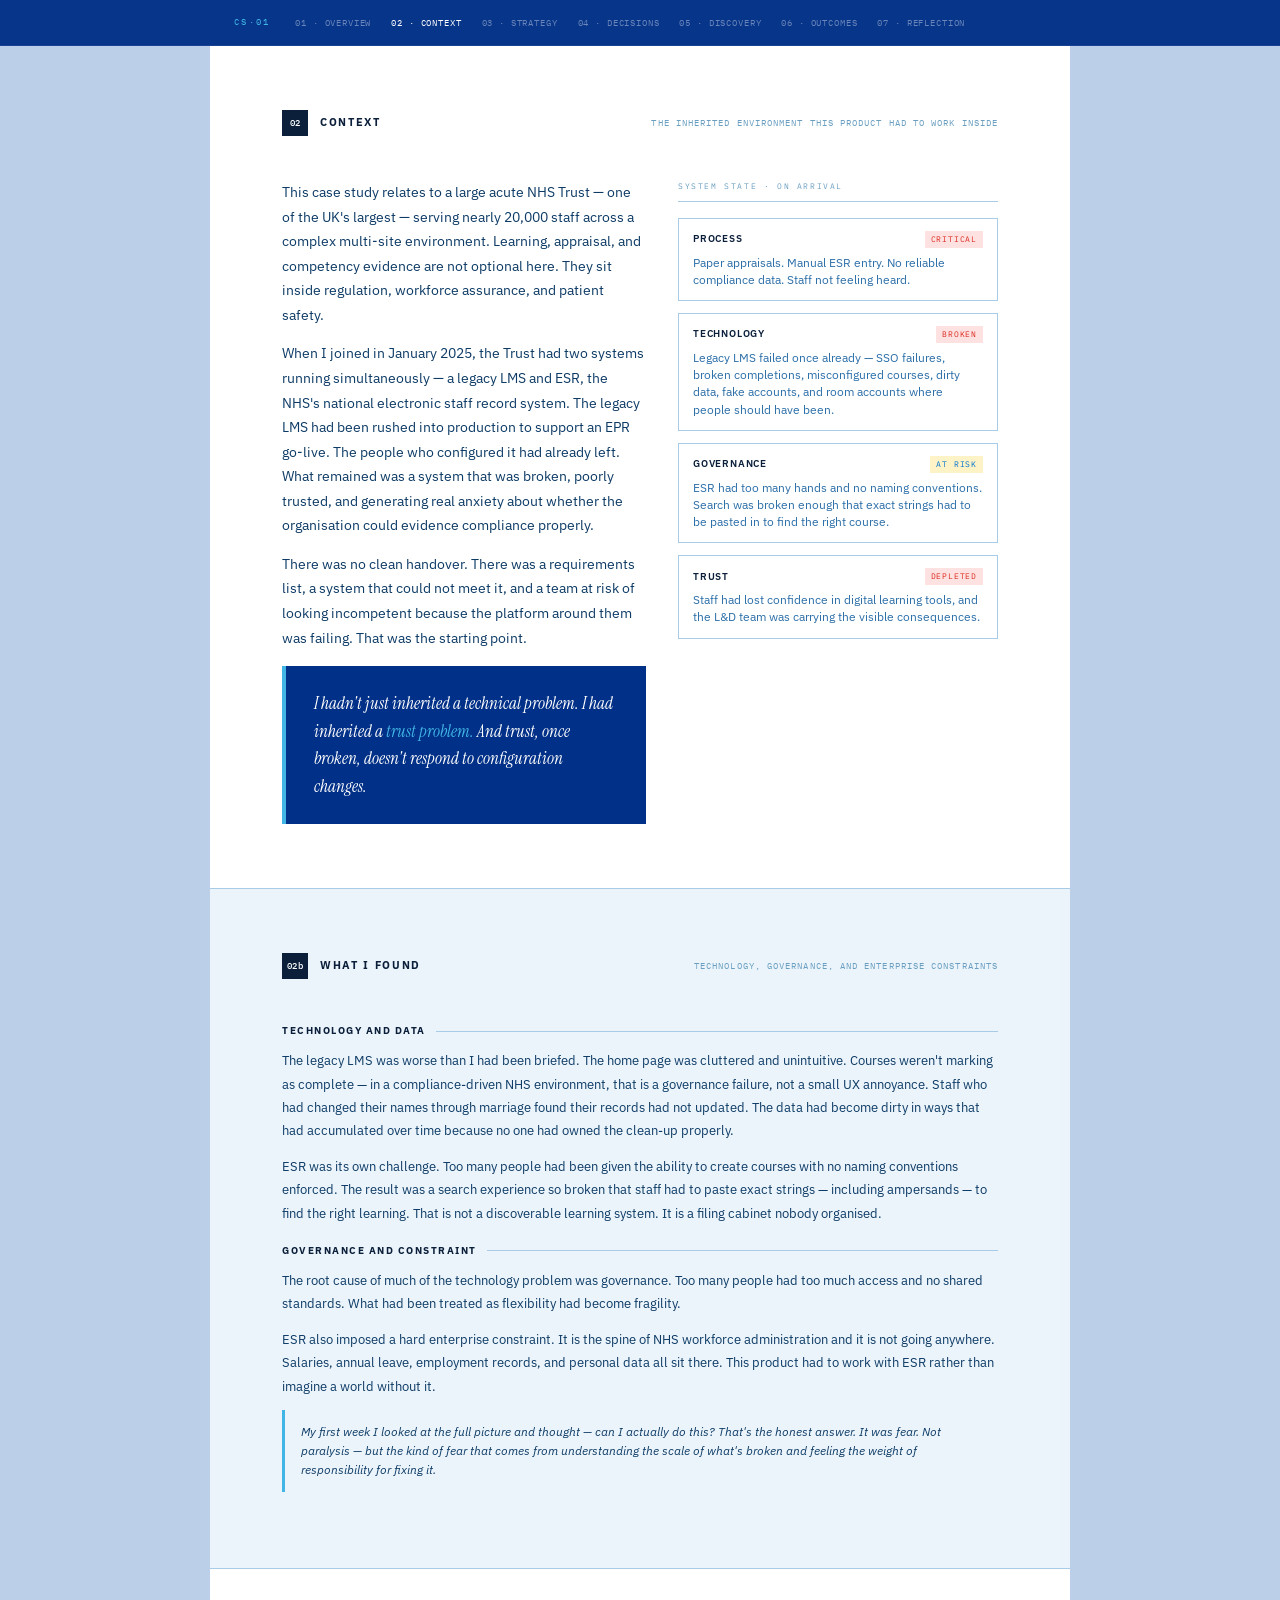
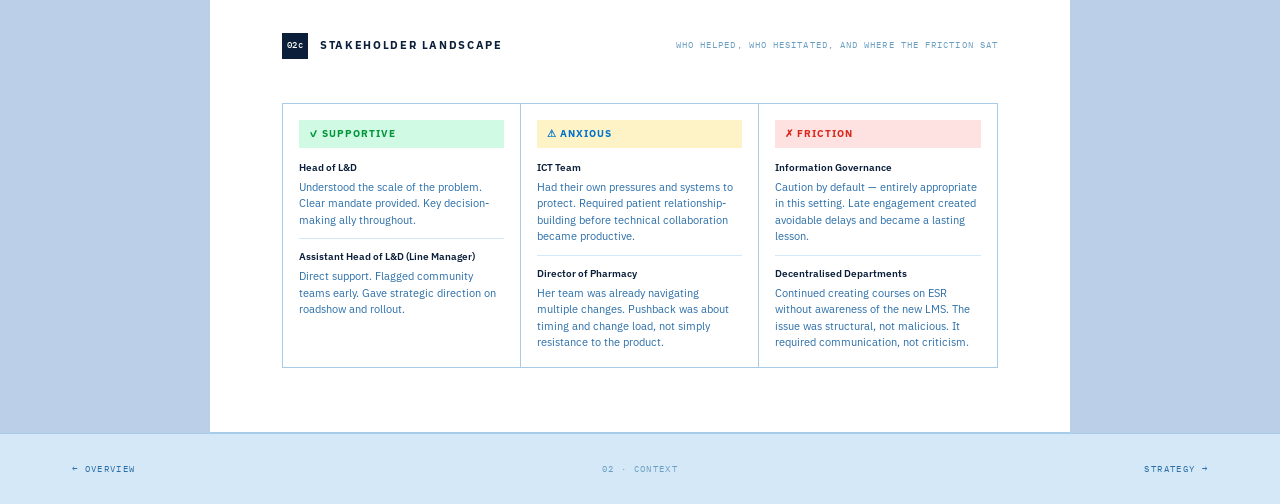
==== commit 9c09a4ec: "Implement Portfolio V2 information architecture" ====
--- a/context.html
+++ b/context.html
@@ -13,13 +13,13 @@
   <div class="top-nav-inner">
     <a href="index.html" class="top-nav-brand">CS·01</a>
     <div class="top-nav-links">
-      <a href="index.html">Home</a>
-      <a href="context.html">01 · Context</a>
-      <a href="journey.html">02 · Journey</a>
-      <a href="decisions.html">03 · Decisions</a>
-      <a href="outcomes.html">04 · Outcomes</a>
-      <a href="reflection.html">05 · Reflection</a>
-      <a href="vision.html">06 · Vision</a>
+      <a href="index.html">01 · Overview</a>
+      <a href="context.html">02 · Context</a>
+      <a href="strategy.html">03 · Strategy</a>
+      <a href="decisions.html">04 · Decisions</a>
+      <a href="discovery.html">05 · Discovery</a>
+      <a href="outcomes.html">06 · Outcomes</a>
+      <a href="reflection.html">07 · Reflection</a>
     </div>
   </div>
 </nav>
@@ -29,19 +29,19 @@
 </div>
 
 <div class="document">
-<!-- SECTION 01: CONTEXT -->
+
 <div class="section" id="context">
   <div class="section-label">
-    <div class="section-num">01</div>
+    <div class="section-num">02</div>
     <div class="section-title-text">Context</div>
-    <div class="section-subtitle-text">The inheritance · Jan 2025</div>
+    <div class="section-subtitle-text">The inherited environment this product had to work inside</div>
   </div>
 
   <div class="context-layout">
     <div class="context-narrative">
-      <p>This case study relates to a large acute NHS Trust — one of the UK's largest — serving nearly 20,000 staff across a complex multi-site environment. Learning and compliance aren't optional here. They are regulatory requirements with direct implications for patient safety.</p>
-      <p>When I joined in January 2025, the situation was uncomfortable from day one. The Trust had two systems running simultaneously — a legacy LMS and ESR, the NHS's national electronic staff record system. The legacy LMS had been rushed into production to support an EPR go-live. The people who configured it had already left. What they left behind was broken, poorly trusted, and generating genuine anxiety about the organisation's ability to demonstrate staff compliance.</p>
-      <p>There was no runway. No handover. No documentation that could be trusted. Just a requirements list — and a system that couldn't deliver any of it. That list became the starting point for a structured programme workplan — priorities assigned, owners named, milestones agreed. The vision was mapped before the work began.</p>
+      <p>This case study relates to a large acute NHS Trust — one of the UK's largest — serving nearly 20,000 staff across a complex multi-site environment. Learning, appraisal, and competency evidence are not optional here. They sit inside regulation, workforce assurance, and patient safety.</p>
+      <p>When I joined in January 2025, the Trust had two systems running simultaneously — a legacy LMS and ESR, the NHS's national electronic staff record system. The legacy LMS had been rushed into production to support an EPR go-live. The people who configured it had already left. What remained was a system that was broken, poorly trusted, and generating real anxiety about whether the organisation could evidence compliance properly.</p>
+      <p>There was no clean handover. There was a requirements list, a system that could not meet it, and a team at risk of looking incompetent because the platform around them was failing. That was the starting point.</p>
       <div class="pull-quote" style="margin-top: 16px;">
         <div class="pull-quote-text">I hadn't just inherited a technical problem. I had inherited a <span class="hl">trust problem.</span> And trust, once broken, doesn't respond to configuration changes.</div>
       </div>
@@ -63,7 +63,7 @@
           <div class="risk-card-title">Technology</div>
           <div class="risk-badge risk-high">Broken</div>
         </div>
-        <div class="risk-desc">Legacy LMS failed once already — SSO failures, broken completions, misconfigured courses, dirty data. Accounts created for rooms. Names not updating after marriage.</div>
+        <div class="risk-desc">Legacy LMS failed once already — SSO failures, broken completions, misconfigured courses, dirty data, fake accounts, and room accounts where people should have been.</div>
       </div>
 
       <div class="risk-card">
@@ -71,7 +71,7 @@
           <div class="risk-card-title">Governance</div>
           <div class="risk-badge risk-med">At Risk</div>
         </div>
-        <div class="risk-desc">ESR: too many hands, no naming conventions. Search required pasting ampersand strings to find a course. No accountability. Edge cases unresolved.</div>
+        <div class="risk-desc">ESR had too many hands and no naming conventions. Search was broken enough that exact strings had to be pasted in to find the right course.</div>
       </div>
 
       <div class="risk-card">
@@ -79,48 +79,46 @@
           <div class="risk-card-title">Trust</div>
           <div class="risk-badge risk-high">Depleted</div>
         </div>
-        <div class="risk-desc">L&D team at risk of being seen as incompetent. Staff had lost confidence in digital learning tools.</div>
+        <div class="risk-desc">Staff had lost confidence in digital learning tools, and the L&amp;D team was carrying the visible consequences.</div>
       </div>
     </div>
   </div>
 </div>
 
-<!-- SECTION: WHAT I FOUND -->
-<div class="section" id="what-i-found">
+<div class="section section-alt" id="what-i-found">
   <div class="section-label">
-    <div class="section-num">01b</div>
+    <div class="section-num">02b</div>
     <div class="section-title-text">What I Found</div>
-    <div class="section-subtitle-text">Three layers · And the people navigating them</div>
+    <div class="section-subtitle-text">Technology, governance, and enterprise constraints</div>
   </div>
 
-  <div class="sub-title">The Technology</div>
-  <p class="prose">The legacy LMS was worse than I had been briefed. The home page was cluttered and unintuitive. Courses weren't marking as complete — in a compliance-driven NHS environment, that isn't a minor inconvenience, it's a governance failure. Staff who had changed their names through marriage found their records hadn't updated. There were fake accounts. There were accounts created for rooms rather than people. The data was dirty in ways that had accumulated over a long time with no one owning the clean-up.</p>
-  <p class="prose">ESR was its own challenge. Too many people had been given the ability to create courses with no naming conventions enforced. The result was a search experience so broken that if you wanted a user to find a specific course, you had to give them an exact string of text to paste into the search bar — including ampersand symbols before and after key terms just to surface the right result. That is not a learning system. That is a filing cabinet that nobody organised.</p>
+  <div class="sub-title">Technology and Data</div>
+  <p class="prose">The legacy LMS was worse than I had been briefed. The home page was cluttered and unintuitive. Courses weren't marking as complete — in a compliance-driven NHS environment, that is a governance failure, not a small UX annoyance. Staff who had changed their names through marriage found their records had not updated. The data had become dirty in ways that had accumulated over time because no one had owned the clean-up properly.</p>
+  <p class="prose">ESR was its own challenge. Too many people had been given the ability to create courses with no naming conventions enforced. The result was a search experience so broken that staff had to paste exact strings — including ampersands — to find the right learning. That is not a discoverable learning system. It is a filing cabinet nobody organised.</p>
 
-  <div class="sub-title">The Governance</div>
-  <p class="prose">The root cause of much of the technology problem was a governance one. Too many people had too much access and no shared standards. Course creation had been decentralised without any framework to ensure consistency. What felt like flexibility had become fragility — everyone could add to the system, nobody was accountable for what it looked like as a whole.</p>
+  <div class="sub-title">Governance and Constraint</div>
+  <p class="prose">The root cause of much of the technology problem was governance. Too many people had too much access and no shared standards. What had been treated as flexibility had become fragility.</p>
+  <p class="prose">ESR also imposed a hard enterprise constraint. It is the spine of NHS workforce administration and it is not going anywhere. Salaries, annual leave, employment records, and personal data all sit there. This product had to work with ESR rather than imagine a world without it.</p>
 
   <div class="callout">My first week I looked at the full picture and thought — can I actually do this? That's the honest answer. It was fear. Not paralysis — but the kind of fear that comes from understanding the scale of what's broken and feeling the weight of responsibility for fixing it.</div>
-
 </div>
 
-<!-- SECTION 02: STAKEHOLDER LANDSCAPE -->
-<div class="section section-alt" id="stakeholders">
+<div class="section" id="stakeholders">
   <div class="section-label">
-    <div class="section-num">02</div>
+    <div class="section-num">02c</div>
     <div class="section-title-text">Stakeholder Landscape</div>
-    <div class="section-subtitle-text">Influence matrix</div>
+    <div class="section-subtitle-text">Who helped, who hesitated, and where the friction sat</div>
   </div>
 
   <div class="stakeholder-matrix">
     <div class="sh-col sh-supportive">
       <div class="sh-header">✓ Supportive</div>
       <div class="sh-item">
-        <div class="sh-role">Head of L&D</div>
+        <div class="sh-role">Head of L&amp;D</div>
         <div class="sh-note">Understood the scale of the problem. Clear mandate provided. Key decision-making ally throughout.</div>
       </div>
       <div class="sh-item">
-        <div class="sh-role">Assistant Head of L&D (Line Manager)</div>
+        <div class="sh-role">Assistant Head of L&amp;D (Line Manager)</div>
         <div class="sh-note">Direct support. Flagged community teams early. Gave strategic direction on roadshow and rollout.</div>
       </div>
     </div>
@@ -128,22 +126,22 @@
       <div class="sh-header">⚠ Anxious</div>
       <div class="sh-item">
         <div class="sh-role">ICT Team</div>
-        <div class="sh-note">Had own pressures and systems to protect. Required patient relationship building before meaningful technical collaboration.</div>
+        <div class="sh-note">Had their own pressures and systems to protect. Required patient relationship-building before technical collaboration became productive.</div>
       </div>
       <div class="sh-item">
         <div class="sh-role">Director of Pharmacy</div>
-        <div class="sh-note">Team navigating multiple simultaneous changes. Pushed back on appraisal rollout timing. Convinced through peer evidence, not features.</div>
+        <div class="sh-note">Her team was already navigating multiple changes. Pushback was about timing and change load, not simply resistance to the product.</div>
       </div>
     </div>
     <div class="sh-col sh-obstructive">
       <div class="sh-header">✗ Friction</div>
       <div class="sh-item">
         <div class="sh-role">Information Governance</div>
-        <div class="sh-note">Caution by default — entirely appropriate in NHS context. Late engagement created avoidable delays. Lesson: IG should be a design input, not a sign-off gate.</div>
+        <div class="sh-note">Caution by default — entirely appropriate in this setting. Late engagement created avoidable delays and became a lasting lesson.</div>
       </div>
       <div class="sh-item">
         <div class="sh-role">Decentralised Departments</div>
-        <div class="sh-note">Continued creating courses on ESR without awareness of the new LMS. Not malicious — structural. Required communication, not criticism.</div>
+        <div class="sh-note">Continued creating courses on ESR without awareness of the new LMS. The issue was structural, not malicious. It required communication, not criticism.</div>
       </div>
     </div>
   </div>
@@ -152,9 +150,9 @@
 </div>
 
 <nav class="page-nav" aria-label="Page navigation">
-  <a href="index.html" class="page-nav-link">← Home</a>
-  <span class="page-nav-title">01 · Context</span>
-  <a href="journey.html" class="page-nav-link">Journey →</a>
+  <a href="index.html" class="page-nav-link">← Overview</a>
+  <span class="page-nav-title">02 · Context</span>
+  <a href="strategy.html" class="page-nav-link">Strategy →</a>
 </nav>
 
 <script src="script.js"></script>
--- a/style.css
+++ b/style.css
@@ -738,6 +738,393 @@
 .col-block-title { font-family: 'IBM Plex Mono', monospace; font-size: 8px; letter-spacing: 0.18em; text-transform: uppercase; color: var(--blue); margin-bottom: 6px; }
 .col-block p { font-size: 11px; color: var(--gray-600); line-height: 1.55; }
 
+/* ── North star ── */
+.north-star-block {
+  background: var(--navy);
+  padding: 32px;
+  margin: 20px 0;
+  position: relative;
+  overflow: hidden;
+}
+
+.north-star-block::before {
+  content: '★';
+  position: absolute;
+  top: -20px;
+  right: 20px;
+  font-size: 120px;
+  color: rgba(255,255,255,0.03);
+  line-height: 1;
+}
+
+.north-star-label {
+  font-family: 'IBM Plex Mono', monospace;
+  font-size: 8px;
+  letter-spacing: 0.25em;
+  text-transform: uppercase;
+  color: var(--accent);
+  margin-bottom: 10px;
+}
+
+.north-star-metric {
+  font-family: 'Bebas Neue', sans-serif;
+  font-size: 32px;
+  color: var(--white);
+  line-height: 1.1;
+  margin-bottom: 10px;
+}
+
+.north-star-desc {
+  font-size: 13px;
+  color: rgba(255,255,255,0.6);
+  line-height: 1.65;
+  max-width: 560px;
+  margin-bottom: 24px;
+}
+
+.north-star-metrics {
+  display: grid;
+  grid-template-columns: repeat(3, 1fr);
+  gap: 12px;
+  border-top: 1px solid rgba(255,255,255,0.08);
+  padding-top: 20px;
+}
+
+.ns-metric {
+  padding: 12px;
+  background: rgba(255,255,255,0.04);
+  border: 1px solid rgba(255,255,255,0.06);
+}
+
+.ns-metric-label {
+  font-family: 'IBM Plex Mono', monospace;
+  font-size: 8px;
+  letter-spacing: 0.15em;
+  text-transform: uppercase;
+  color: var(--accent);
+  margin-bottom: 6px;
+}
+
+.ns-metric-value {
+  font-family: 'Bebas Neue', sans-serif;
+  font-size: 28px;
+  color: var(--white);
+  line-height: 1;
+  margin-bottom: 4px;
+}
+
+.ns-metric-desc {
+  font-size: 10px;
+  color: rgba(255,255,255,0.45);
+  line-height: 1.4;
+}
+
+/* ── Maturity model ── */
+.maturity-grid {
+  display: grid;
+  grid-template-columns: repeat(4, 1fr);
+  gap: 0;
+  border: 1px solid var(--gray-200);
+  margin: 20px 0;
+}
+
+.maturity-col { border-right: 1px solid var(--gray-200); }
+.maturity-col:last-child { border-right: none; }
+
+.maturity-header {
+  padding: 12px 14px;
+  font-family: 'IBM Plex Mono', monospace;
+  font-size: 9px;
+  font-weight: 700;
+  letter-spacing: 0.15em;
+  text-transform: uppercase;
+  border-bottom: 1px solid var(--gray-200);
+}
+
+.maturity-stabilise .maturity-header { background: #FEE2E2; color: var(--red); }
+.maturity-deliver .maturity-header { background: #DBEAFE; color: var(--blue); }
+.maturity-optimise .maturity-header { background: #FEF3C7; color: #92400E; }
+.maturity-expand .maturity-header { background: #D1FAE5; color: var(--green); }
+
+.maturity-body { padding: 14px; }
+
+.maturity-item {
+  font-size: 11.5px;
+  color: var(--gray-600);
+  padding: 6px 0;
+  border-bottom: 1px solid var(--gray-100);
+  line-height: 1.45;
+  display: flex;
+  align-items: flex-start;
+  gap: 8px;
+}
+
+.maturity-item:last-child { border-bottom: none; }
+
+.maturity-dot {
+  width: 6px;
+  height: 6px;
+  border-radius: 50%;
+  flex-shrink: 0;
+  margin-top: 5px;
+}
+
+.maturity-stabilise .maturity-dot { background: var(--red); }
+.maturity-deliver .maturity-dot { background: var(--blue); }
+.maturity-optimise .maturity-dot { background: #D97706; }
+.maturity-expand .maturity-dot { background: var(--green); }
+
+/* ── Workstreams ── */
+.workstream-grid {
+  display: grid;
+  grid-template-columns: repeat(2, 1fr);
+  gap: 16px;
+  margin: 20px 0;
+}
+
+.workstream-card {
+  border: 1px solid var(--gray-200);
+  overflow: hidden;
+  box-shadow: 0 1px 16px rgba(0,0,0,0.05);
+  transition: box-shadow 0.2s;
+}
+
+.workstream-card:hover { box-shadow: 0 4px 24px rgba(0,0,0,0.1); }
+
+.workstream-header {
+  padding: 12px 16px;
+  display: flex;
+  align-items: center;
+  justify-content: space-between;
+}
+
+.ws-live .workstream-header { background: #D1FAE5; }
+.ws-active .workstream-header { background: #DBEAFE; }
+.ws-pilot .workstream-header { background: #FEF3C7; }
+.ws-pending .workstream-header { background: var(--gray-100); }
+
+.workstream-title {
+  font-size: 11px;
+  font-weight: 700;
+  letter-spacing: 0.08em;
+  text-transform: uppercase;
+}
+
+.ws-live .workstream-title { color: var(--green); }
+.ws-active .workstream-title { color: var(--blue); }
+.ws-pilot .workstream-title { color: #92400E; }
+.ws-pending .workstream-title { color: var(--gray-600); }
+
+.workstream-badge {
+  font-family: 'IBM Plex Mono', monospace;
+  font-size: 8px;
+  padding: 3px 8px;
+  letter-spacing: 0.1em;
+  text-transform: uppercase;
+  border-radius: 2px;
+}
+
+.ws-live .workstream-badge { background: var(--green); color: var(--white); }
+.ws-active .workstream-badge { background: var(--blue); color: var(--white); }
+.ws-pilot .workstream-badge { background: #D97706; color: var(--white); }
+.ws-pending .workstream-badge { background: var(--gray-200); color: var(--gray-600); }
+
+.workstream-body { padding: 14px 16px; }
+
+.workstream-desc {
+  font-size: 12px;
+  color: var(--gray-600);
+  line-height: 1.65;
+  margin-bottom: 10px;
+}
+
+.workstream-impact {
+  font-size: 11px;
+  font-weight: 600;
+  color: var(--black);
+  padding: 8px 10px;
+  background: var(--off-white);
+  border-left: 3px solid var(--blue-bright);
+}
+
+/* ── Artefacts ── */
+.artefact-block {
+  border: 1px solid var(--gray-200);
+  margin-bottom: 20px;
+  overflow: hidden;
+}
+
+.artefact-header {
+  background: var(--black);
+  padding: 12px 18px;
+  display: flex;
+  align-items: center;
+  gap: 12px;
+}
+
+.artefact-tag {
+  font-family: 'IBM Plex Mono', monospace;
+  font-size: 8px;
+  letter-spacing: 0.2em;
+  color: var(--accent);
+  text-transform: uppercase;
+}
+
+.artefact-title {
+  font-size: 13px;
+  font-weight: 700;
+  color: var(--white);
+}
+
+.artefact-body { padding: 20px; }
+
+.artefact-section-title {
+  font-family: 'IBM Plex Mono', monospace;
+  font-size: 8px;
+  letter-spacing: 0.2em;
+  text-transform: uppercase;
+  color: var(--gray-400);
+  margin-bottom: 8px;
+  margin-top: 16px;
+  padding-bottom: 6px;
+  border-bottom: 1px solid var(--gray-200);
+}
+
+.artefact-section-title:first-child { margin-top: 0; }
+
+.artefact-text {
+  font-size: 12.5px;
+  color: var(--gray-600);
+  line-height: 1.75;
+  margin-bottom: 8px;
+}
+
+.user-story {
+  background: var(--off-white);
+  border-left: 3px solid var(--blue);
+  padding: 10px 14px;
+  margin-bottom: 8px;
+  font-size: 12px;
+  color: var(--gray-800);
+  line-height: 1.6;
+  font-style: italic;
+}
+
+.ac-item {
+  display: flex;
+  align-items: flex-start;
+  gap: 8px;
+  padding: 5px 0;
+  border-bottom: 1px solid var(--gray-100);
+  font-size: 12px;
+  color: var(--gray-600);
+  line-height: 1.5;
+}
+
+.ac-item:last-child { border-bottom: none; }
+
+.ac-check {
+  color: var(--green);
+  flex-shrink: 0;
+  margin-top: 2px;
+  font-size: 11px;
+}
+
+.decision-entry {
+  border: 1px solid var(--gray-200);
+  margin-bottom: 10px;
+  overflow: hidden;
+}
+
+.de-header {
+  background: var(--off-white);
+  padding: 8px 12px;
+  font-size: 10px;
+  font-weight: 700;
+  color: var(--black);
+  letter-spacing: 0.05em;
+  text-transform: uppercase;
+  border-bottom: 1px solid var(--gray-200);
+}
+
+.de-grid {
+  display: grid;
+  grid-template-columns: repeat(3, 1fr);
+  border-bottom: 1px solid var(--gray-200);
+}
+
+.de-cell {
+  padding: 10px 12px;
+  border-right: 1px solid var(--gray-200);
+}
+
+.de-cell:last-child { border-right: none; }
+
+.de-cell-label {
+  font-family: 'IBM Plex Mono', monospace;
+  font-size: 8px;
+  letter-spacing: 0.15em;
+  text-transform: uppercase;
+  color: var(--gray-400);
+  margin-bottom: 4px;
+}
+
+.de-cell-value {
+  font-size: 11px;
+  color: var(--gray-800);
+  line-height: 1.5;
+}
+
+.de-tradeoff {
+  padding: 10px 12px;
+  background: #FEF9EC;
+  font-size: 11px;
+  color: var(--gray-800);
+  line-height: 1.5;
+  border-left: 3px solid #D97706;
+}
+
+.persona-grid {
+  display: grid;
+  grid-template-columns: repeat(3, 1fr);
+  gap: 12px;
+  margin: 16px 0;
+}
+
+.persona-card {
+  border: 1px solid var(--gray-200);
+  padding: 16px;
+  background: var(--white);
+}
+
+.persona-role {
+  font-size: 10px;
+  font-weight: 700;
+  letter-spacing: 0.1em;
+  text-transform: uppercase;
+  color: var(--navy);
+  margin-bottom: 8px;
+  padding-bottom: 8px;
+  border-bottom: 1px solid var(--gray-200);
+}
+
+.persona-item { margin-bottom: 8px; }
+
+.persona-item-label {
+  font-family: 'IBM Plex Mono', monospace;
+  font-size: 8px;
+  letter-spacing: 0.12em;
+  text-transform: uppercase;
+  color: var(--gray-400);
+  margin-bottom: 3px;
+}
+
+.persona-item-value {
+  font-size: 11px;
+  color: var(--gray-600);
+  line-height: 1.5;
+}
+
 /* ── Scroll animations ── */
 .anim-ready {
   opacity: 0;
@@ -768,6 +1155,13 @@
   .kpi-dashboard { grid-template-columns: 1fr 1fr; }
   .landing-cards-grid { grid-template-columns: 1fr 1fr; }
   .landing-card:nth-child(n) { grid-column: span 1; }
+  .north-star-metrics { grid-template-columns: 1fr; }
+  .maturity-grid { grid-template-columns: repeat(2, 1fr); }
+  .workstream-grid { grid-template-columns: 1fr; }
+  .persona-grid { grid-template-columns: 1fr; }
+  .de-grid { grid-template-columns: 1fr; }
+  .de-cell { border-right: none; border-bottom: 1px solid var(--gray-200); }
+  .de-cell:last-child { border-bottom: none; }
 }
 
 @media screen and (max-width: 560px) {
@@ -808,6 +1202,7 @@
   .landing-cards-grid { grid-template-columns: 1fr; }
   .kpi-number { font-size: 46px; }
   .closing-quote-text { font-size: 19px; }
+  .maturity-grid { grid-template-columns: 1fr; }
 }
 
 @media screen and (max-width: 380px) {
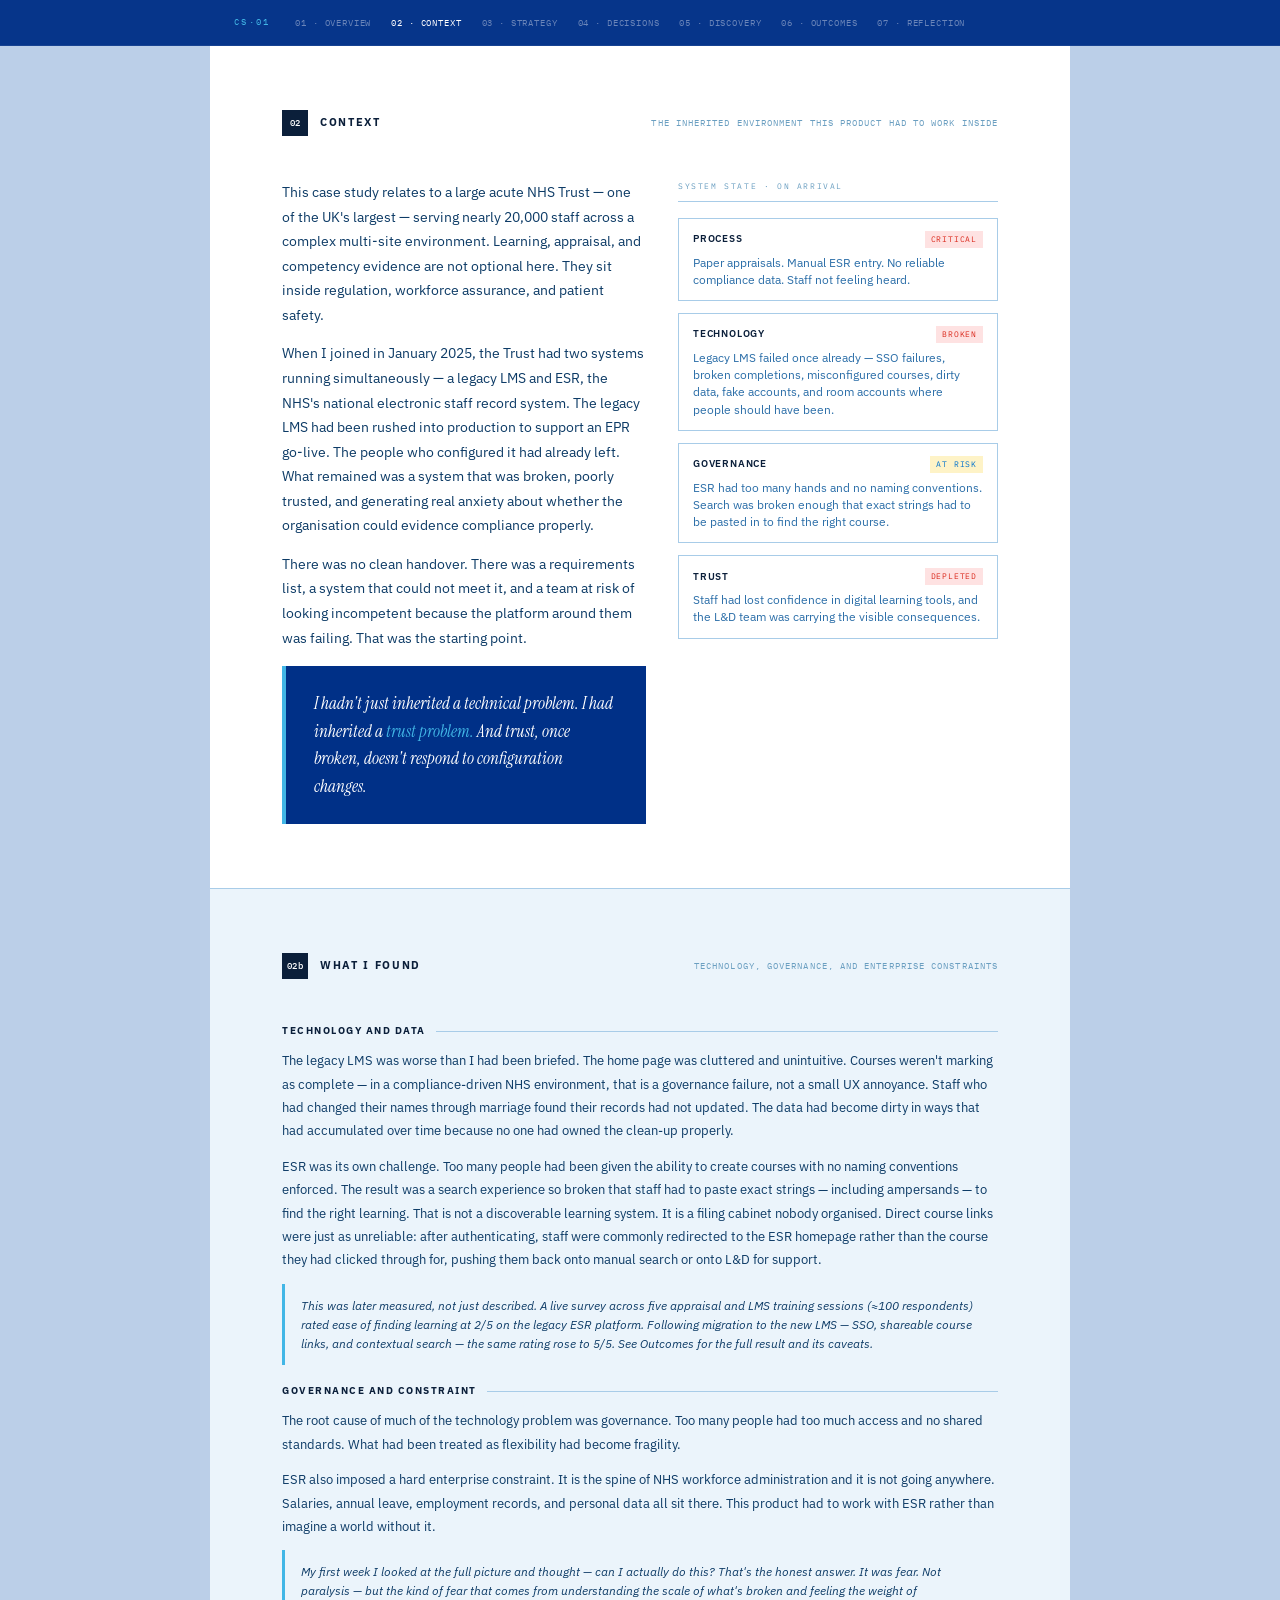
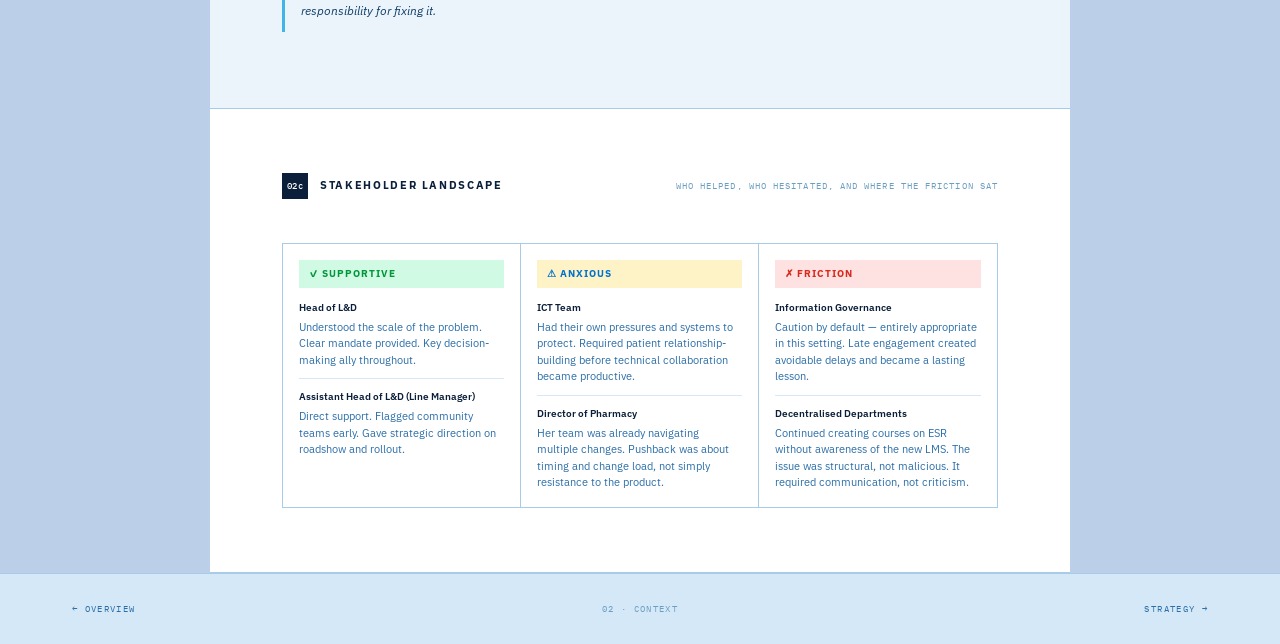
==== commit 8c24ba0f: "Update context.html" ====
--- a/context.html
+++ b/context.html
@@ -94,7 +94,8 @@
 
   <div class="sub-title">Technology and Data</div>
   <p class="prose">The legacy LMS was worse than I had been briefed. The home page was cluttered and unintuitive. Courses weren't marking as complete — in a compliance-driven NHS environment, that is a governance failure, not a small UX annoyance. Staff who had changed their names through marriage found their records had not updated. The data had become dirty in ways that had accumulated over time because no one had owned the clean-up properly.</p>
-  <p class="prose">ESR was its own challenge. Too many people had been given the ability to create courses with no naming conventions enforced. The result was a search experience so broken that staff had to paste exact strings — including ampersands — to find the right learning. That is not a discoverable learning system. It is a filing cabinet nobody organised.</p>
+  <p class="prose">ESR was its own challenge. Too many people had been given the ability to create courses with no naming conventions enforced. The result was a search experience so broken that staff had to paste exact strings — including ampersands — to find the right learning. That is not a discoverable learning system. It is a filing cabinet nobody organised. Direct course links were just as unreliable: after authenticating, staff were commonly redirected to the ESR homepage rather than the course they had clicked through for, pushing them back onto manual search or onto L&amp;D for support.</p>
+  <div class="callout">This was later measured, not just described. A live survey across five appraisal and LMS training sessions (≈100 respondents) rated ease of finding learning at 2/5 on the legacy ESR platform. Following migration to the new LMS — SSO, shareable course links, and contextual search — the same rating rose to 5/5. See Outcomes for the full result and its caveats.</div>
 
   <div class="sub-title">Governance and Constraint</div>
   <p class="prose">The root cause of much of the technology problem was governance. Too many people had too much access and no shared standards. What had been treated as flexibility had become fragility.</p>
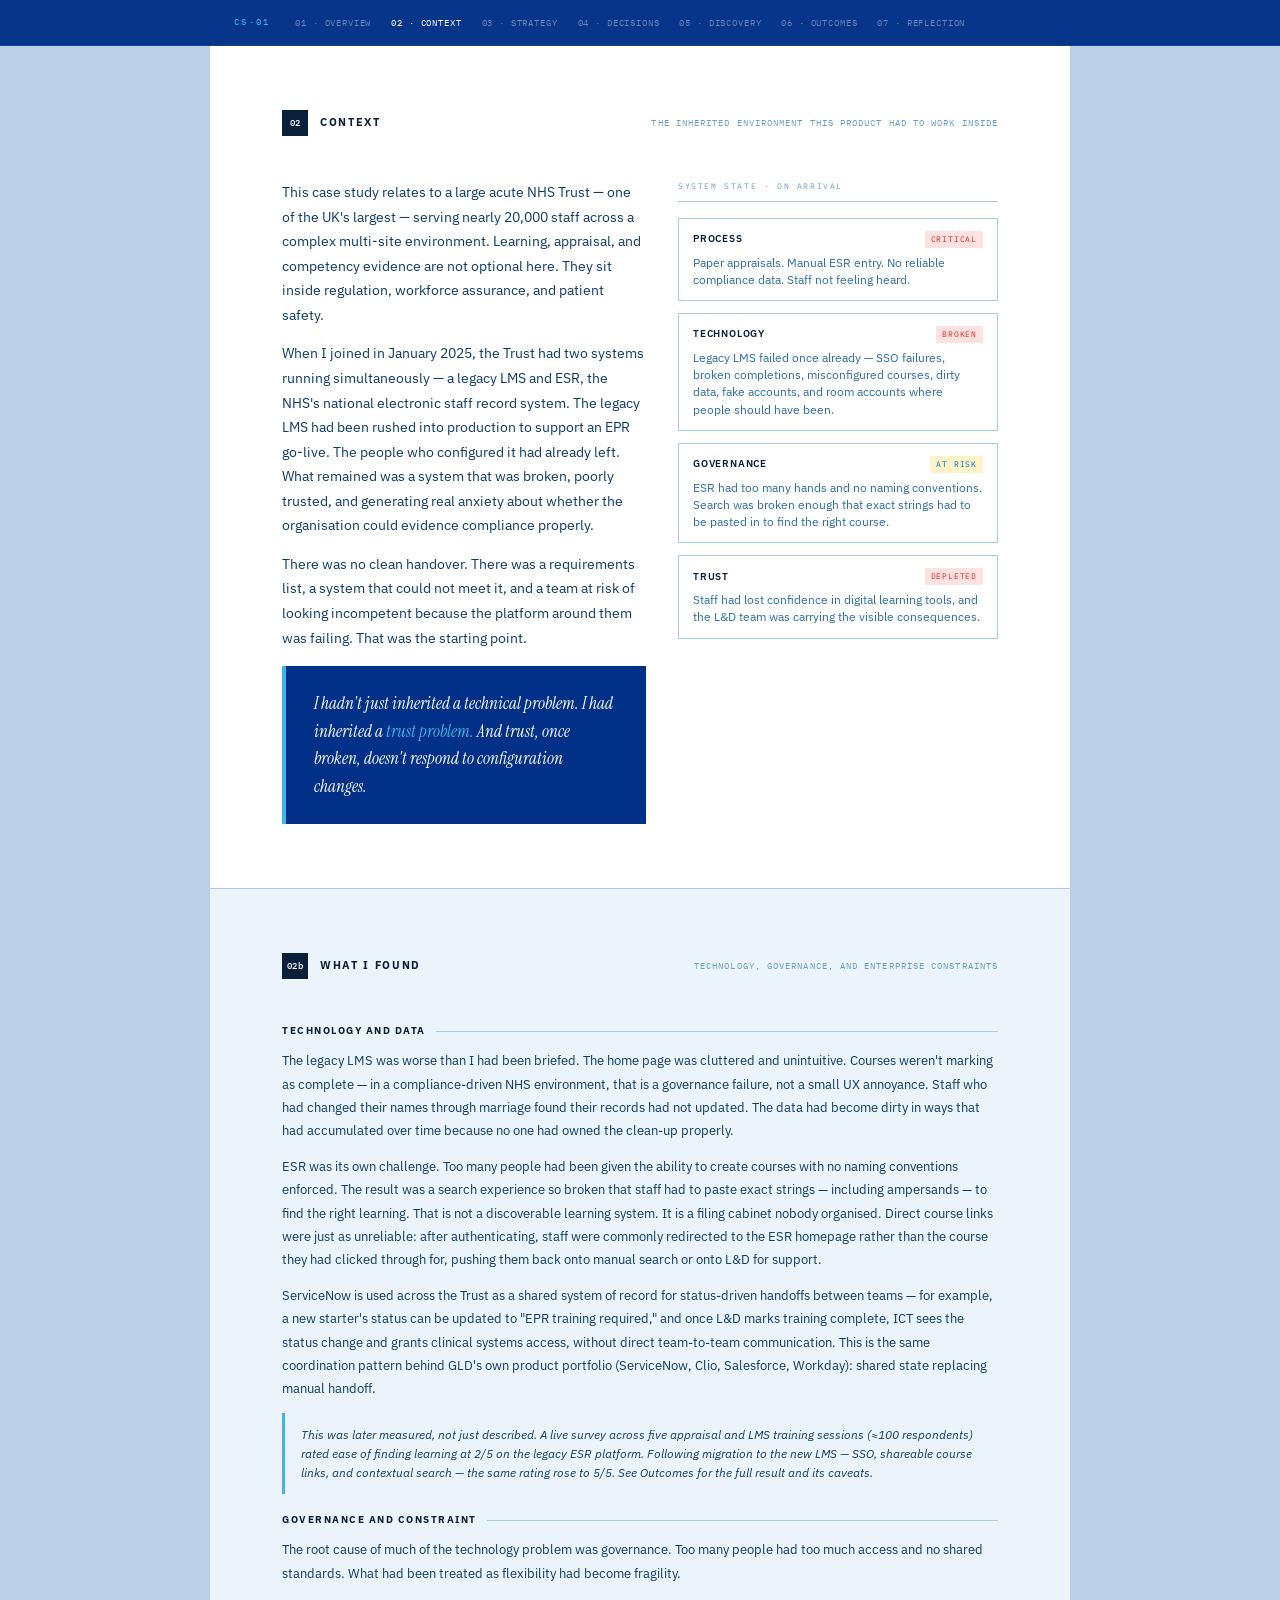
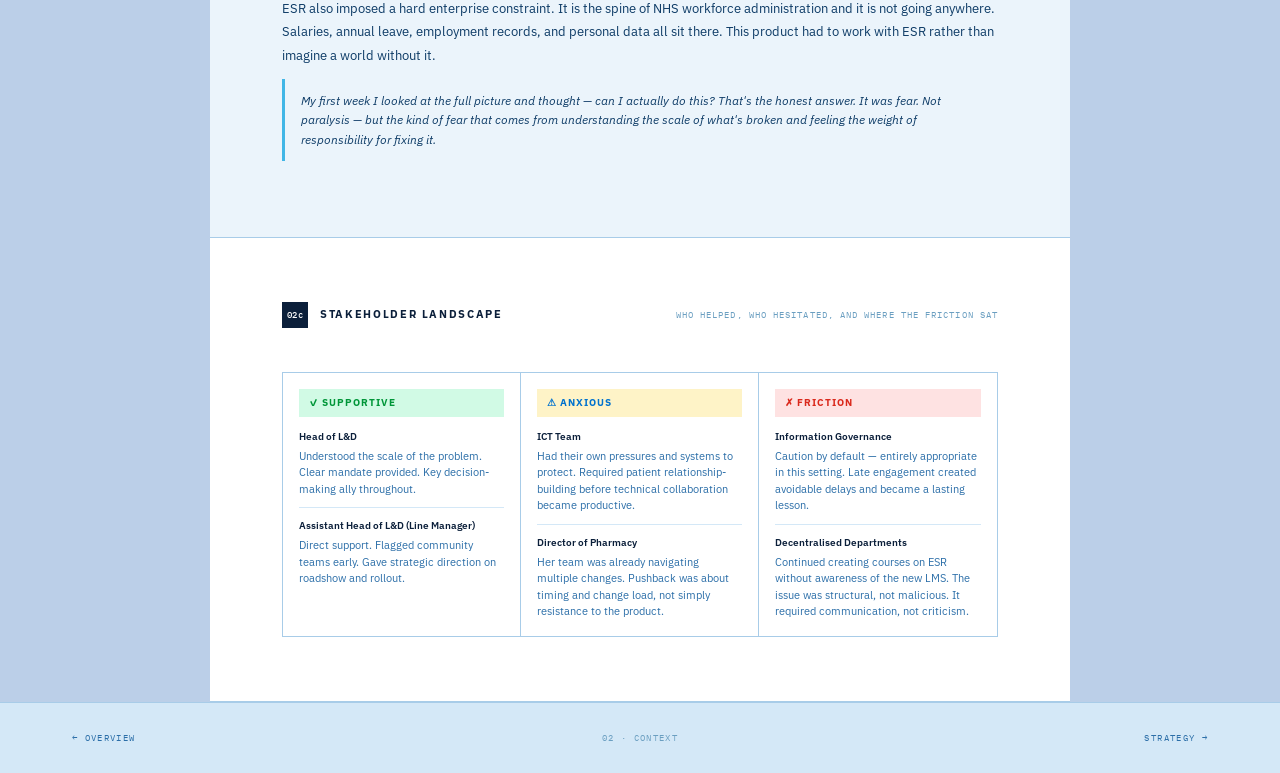
==== commit be624927: "Add GDS Service Standard alignment and ServiceNow evidence to CS·01 - strategy.html: new 03d section" ====
--- a/context.html
+++ b/context.html
@@ -95,6 +95,7 @@
   <div class="sub-title">Technology and Data</div>
   <p class="prose">The legacy LMS was worse than I had been briefed. The home page was cluttered and unintuitive. Courses weren't marking as complete — in a compliance-driven NHS environment, that is a governance failure, not a small UX annoyance. Staff who had changed their names through marriage found their records had not updated. The data had become dirty in ways that had accumulated over time because no one had owned the clean-up properly.</p>
   <p class="prose">ESR was its own challenge. Too many people had been given the ability to create courses with no naming conventions enforced. The result was a search experience so broken that staff had to paste exact strings — including ampersands — to find the right learning. That is not a discoverable learning system. It is a filing cabinet nobody organised. Direct course links were just as unreliable: after authenticating, staff were commonly redirected to the ESR homepage rather than the course they had clicked through for, pushing them back onto manual search or onto L&amp;D for support.</p>
+  <p class="prose">ServiceNow is used across the Trust as a shared system of record for status-driven handoffs between teams — for example, a new starter's status can be updated to "EPR training required," and once L&amp;D marks training complete, ICT sees the status change and grants clinical systems access, without direct team-to-team communication. This is the same coordination pattern behind GLD's own product portfolio (ServiceNow, Clio, Salesforce, Workday): shared state replacing manual handoff.</p>
   <div class="callout">This was later measured, not just described. A live survey across five appraisal and LMS training sessions (≈100 respondents) rated ease of finding learning at 2/5 on the legacy ESR platform. Following migration to the new LMS — SSO, shareable course links, and contextual search — the same rating rose to 5/5. See Outcomes for the full result and its caveats.</div>
 
   <div class="sub-title">Governance and Constraint</div>
